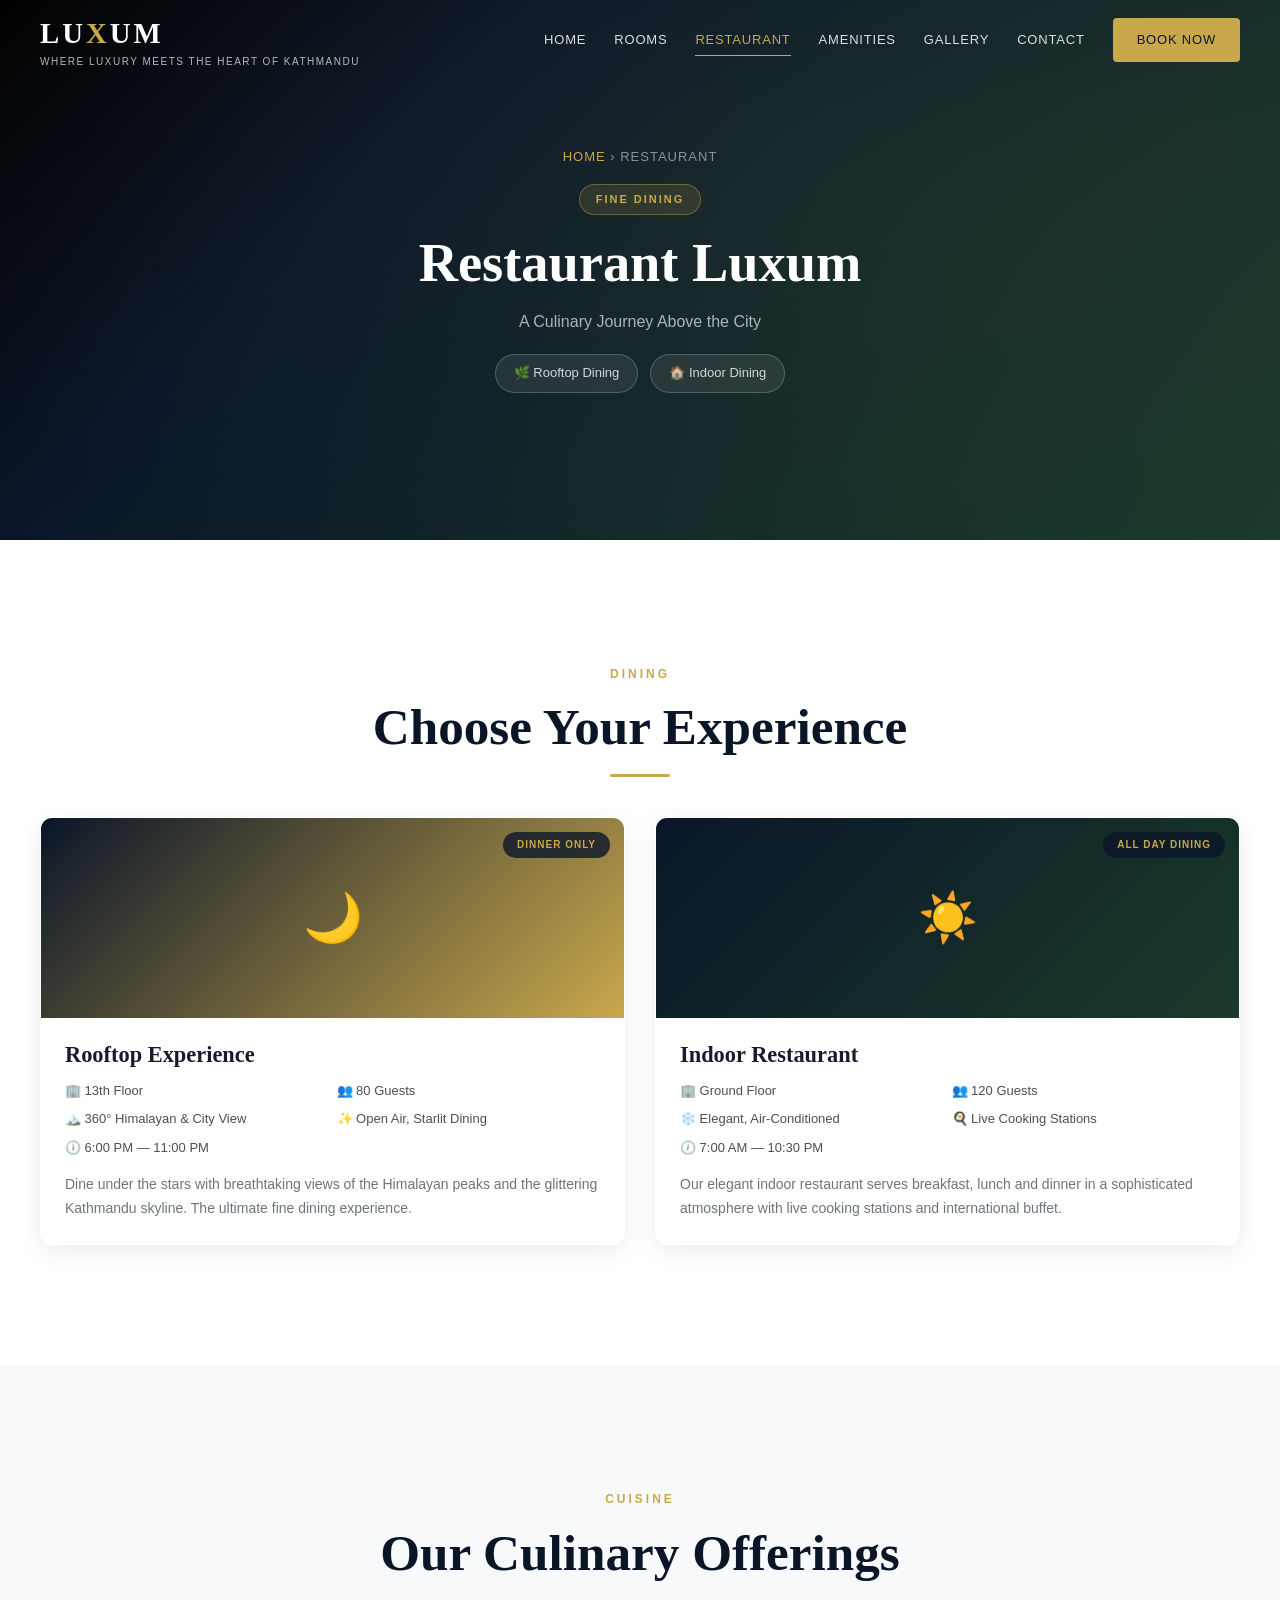
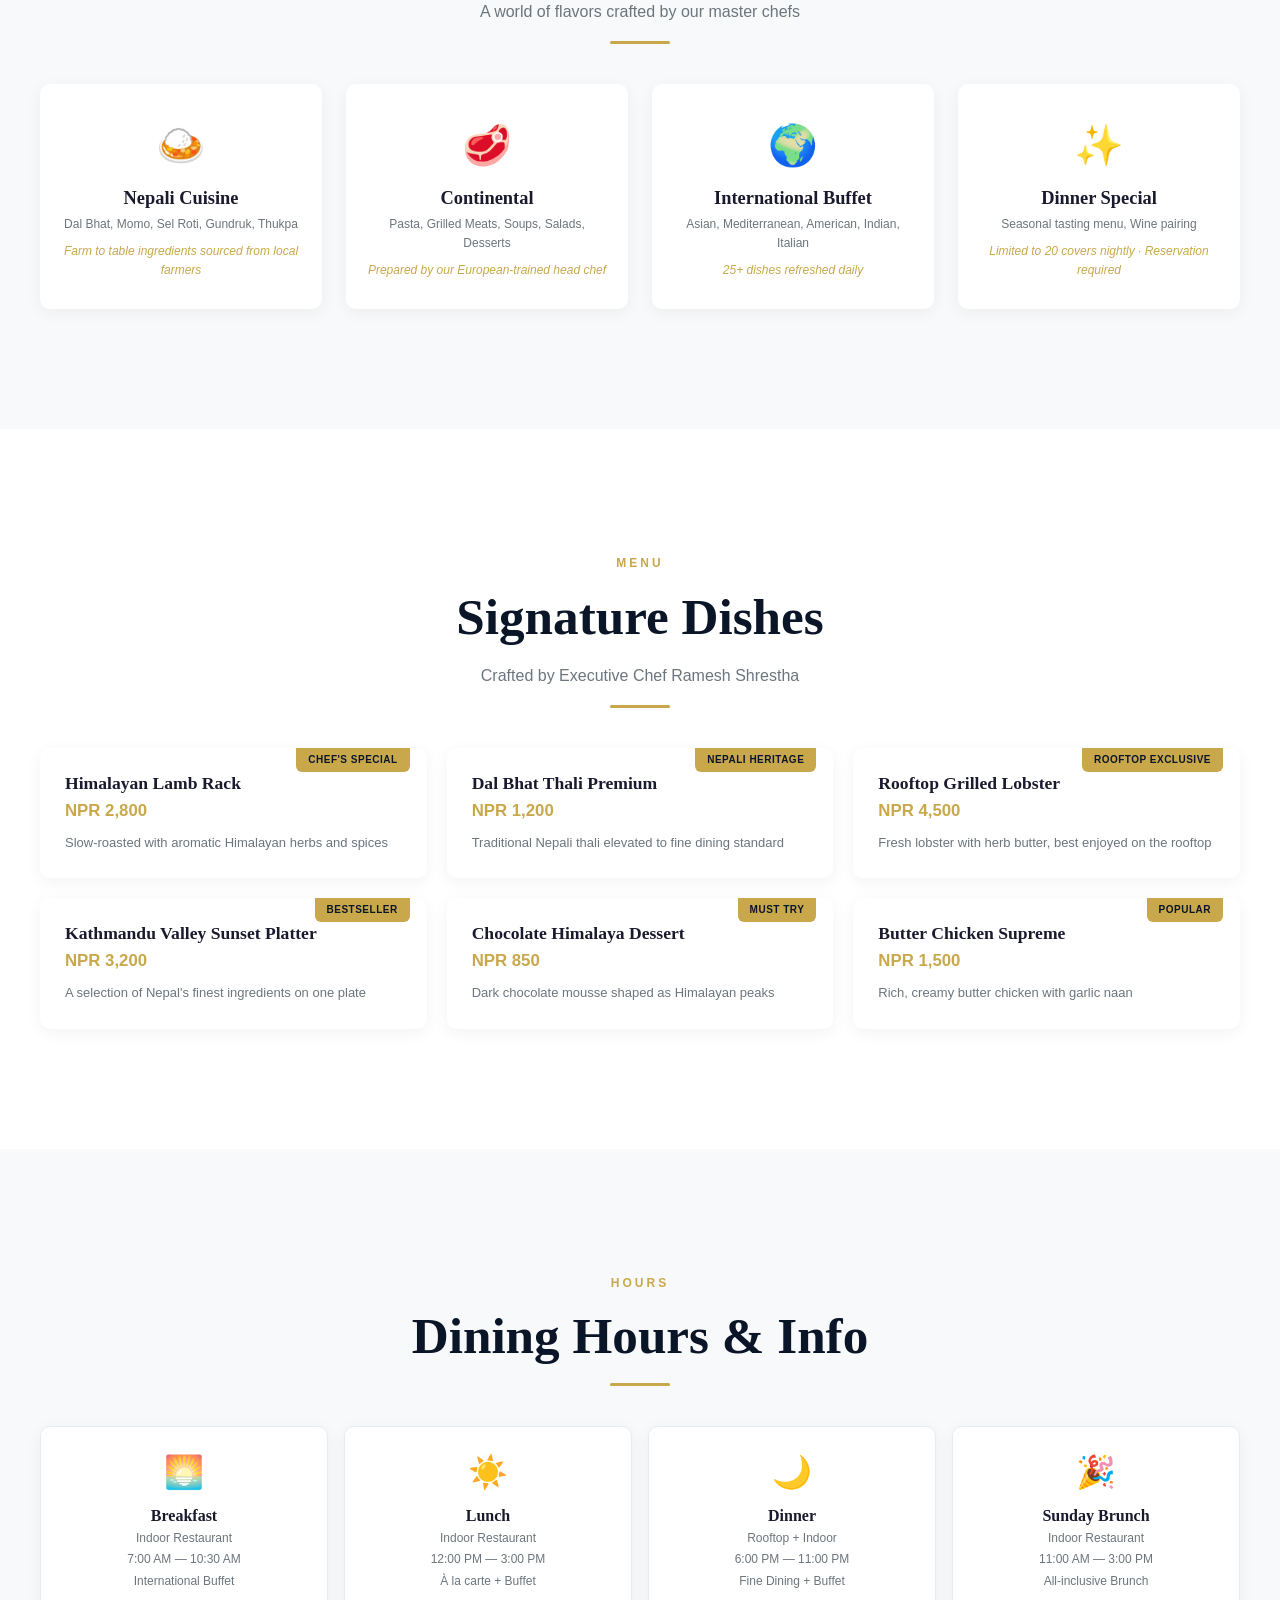
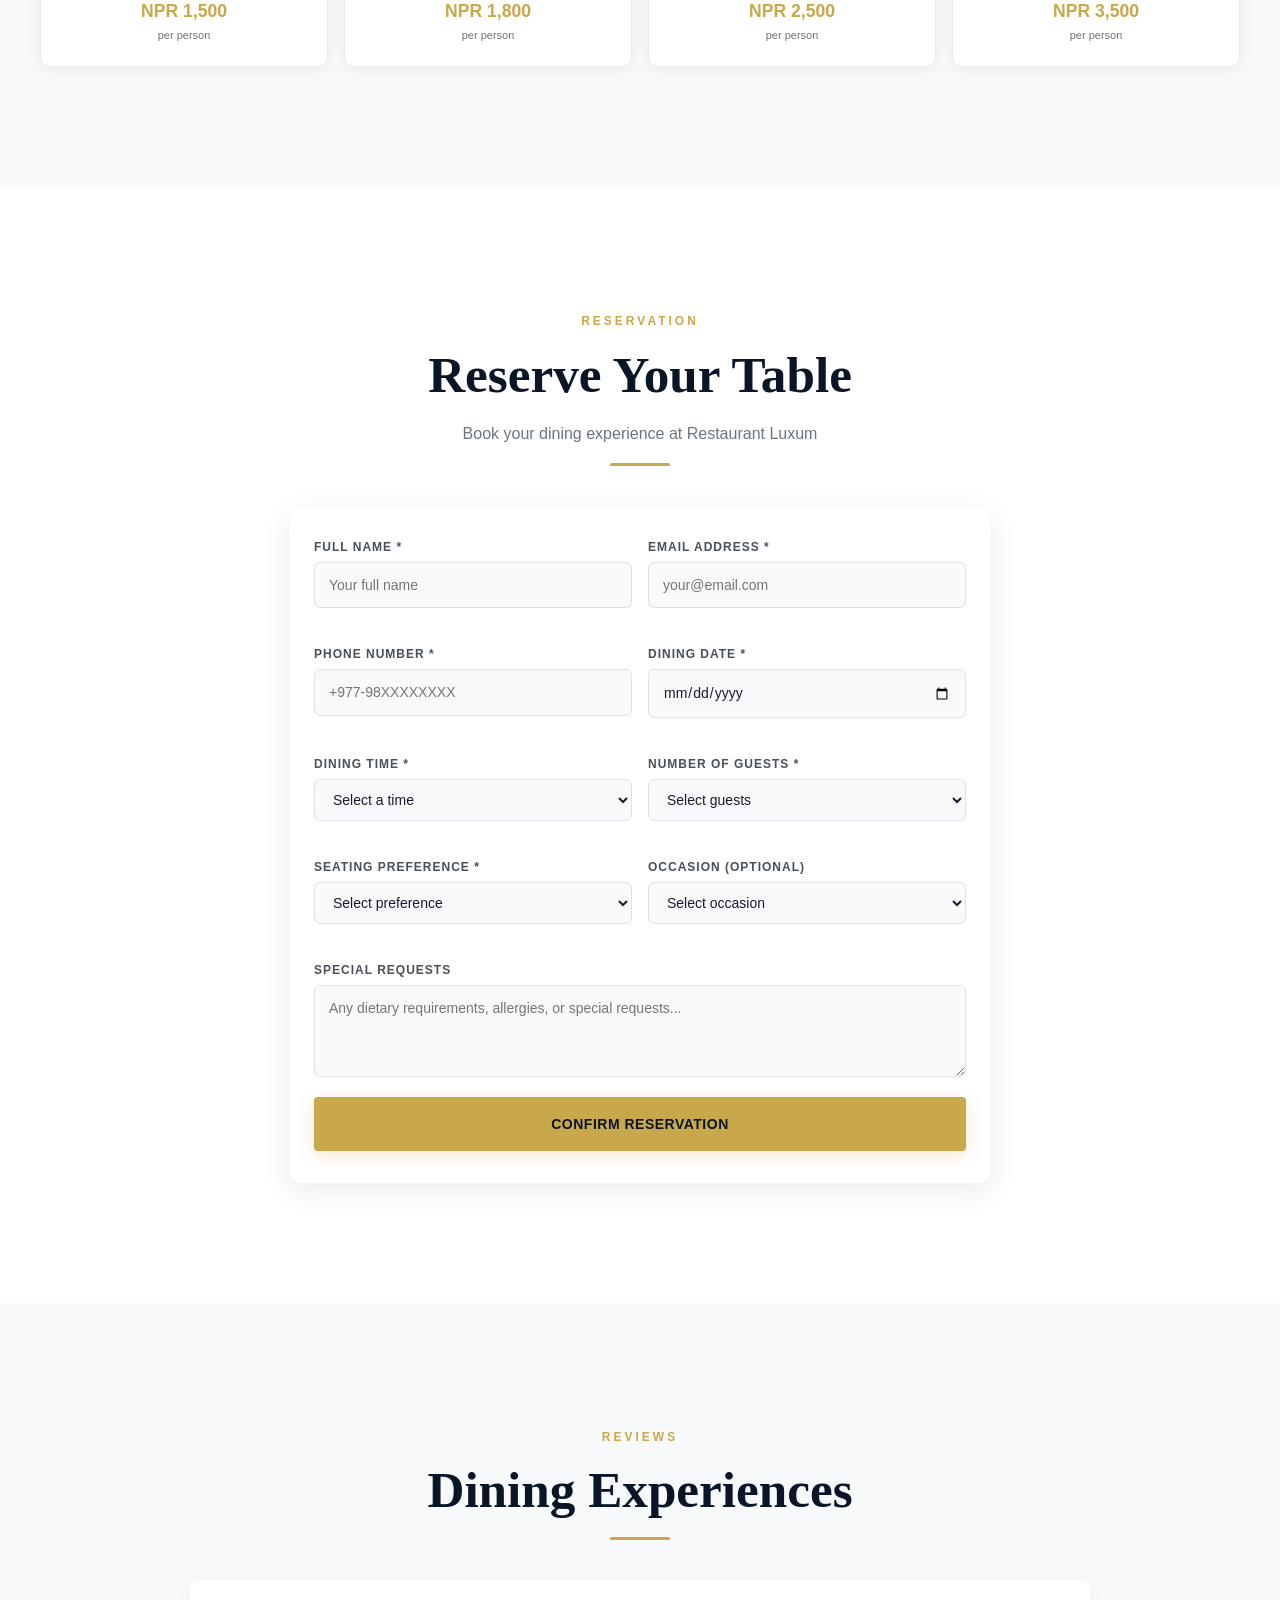
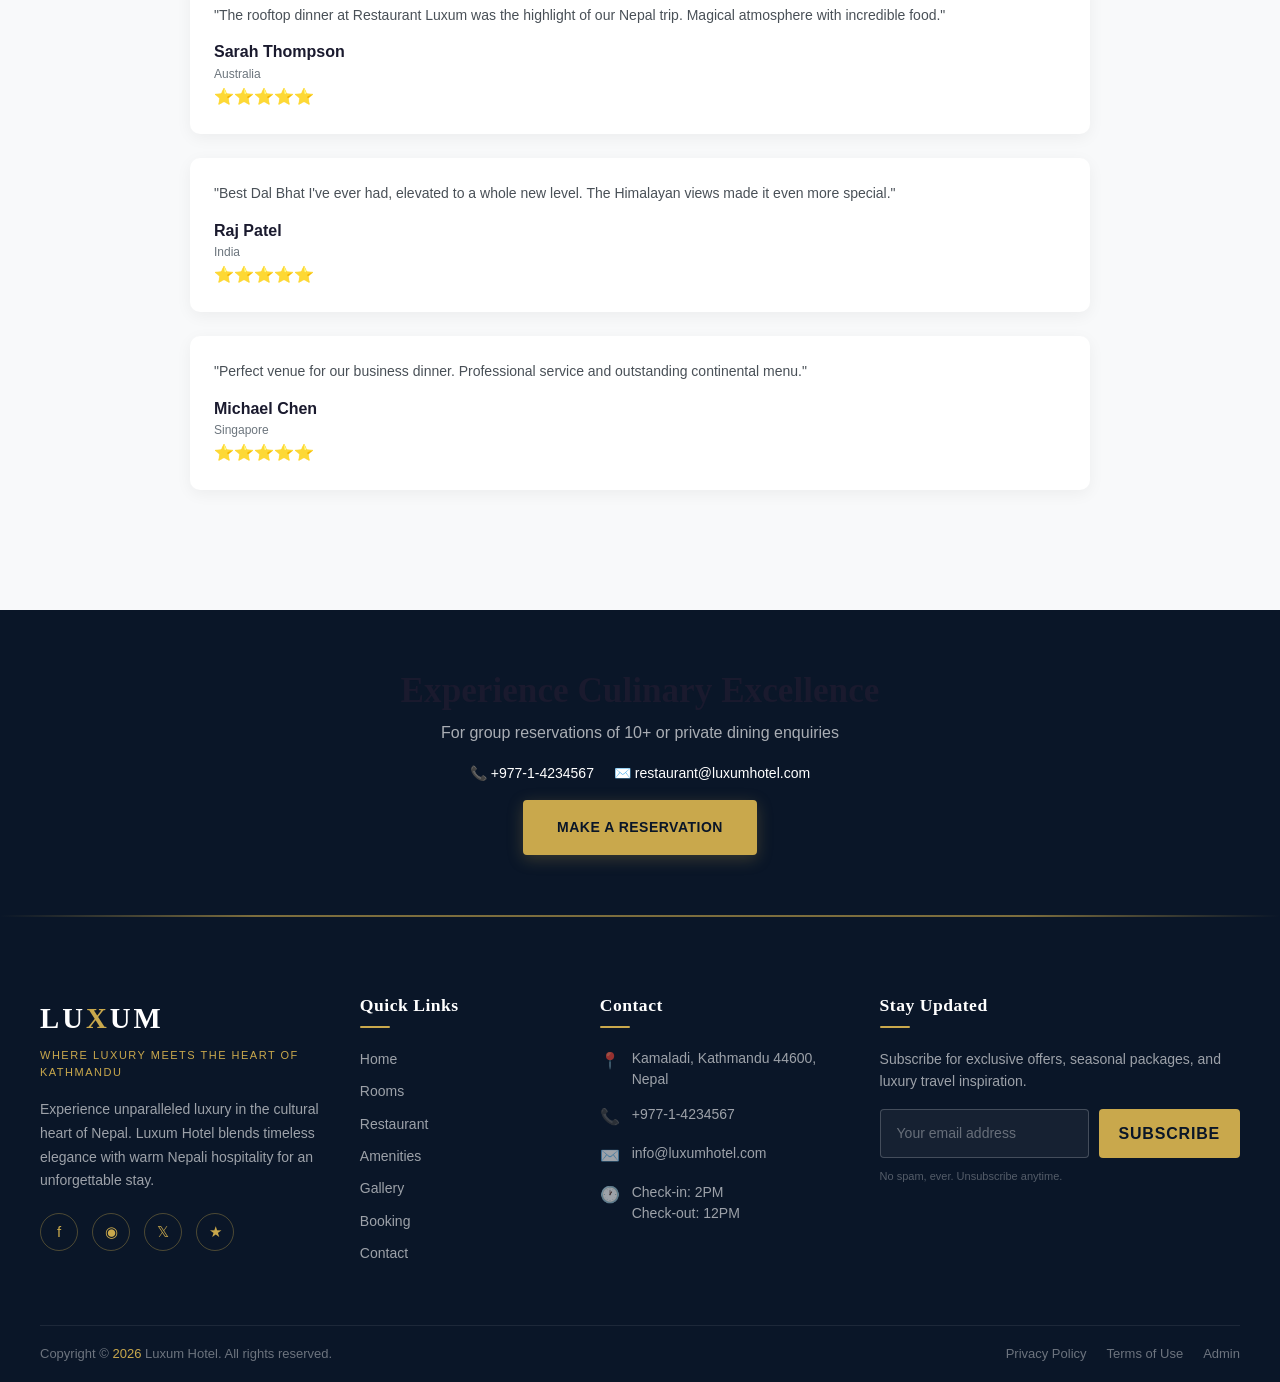
==== restaurant.html @ c3966f75 "Add files via upload" ====
<!DOCTYPE html>
<html lang="en">
<head>
    <meta charset="UTF-8">
    <meta name="viewport" content="width=device-width, initial-scale=1.0">
    <title>Restaurant Luxum — Fine Dining | Luxum Hotel</title>
    <link rel="stylesheet" href="css/style.css">

    <!-- ========== NAVBAR CSS ========== -->
    <style>
        :root {
            --nav-height: 80px;
            --nav-height-scrolled: 68px;
        }

        .luxum-navbar {
            position: fixed;
            top: 0;
            left: 0;
            width: 100%;
            z-index: 1000;
            height: var(--nav-height);
            transition: all 0.4s cubic-bezier(0.4, 0, 0.2, 1);
            background: transparent;
            padding: 0;
        }

        .luxum-navbar.scrolled {
            height: var(--nav-height-scrolled);
            background: rgba(10, 22, 40, 0.85);
            backdrop-filter: blur(16px);
            -webkit-backdrop-filter: blur(16px);
            box-shadow: 0 4px 30px rgba(0, 0, 0, 0.25);
            border-bottom: 1px solid rgba(201, 168, 76, 0.15);
        }

        .luxum-navbar.hidden { transform: translateY(-100%); }

        .nav-inner {
            display: flex;
            align-items: center;
            justify-content: space-between;
            height: 100%;
            max-width: 1200px;
            margin: 0 auto;
            padding: 0 20px;
        }

        @media (min-width: 768px) { .nav-inner { padding: 0 30px; } }
        @media (min-width: 1024px) { .nav-inner { padding: 0 40px; } }
        @media (min-width: 1200px) { .nav-inner { padding: 0; } }

        .nav-logo-wrap { position: relative; z-index: 1001; }
        .nav-logo {
            font-family: 'Playfair Display', Georgia, 'Times New Roman', serif;
            font-size: 1.8rem;
            font-weight: 700;
            letter-spacing: 3px;
            color: #ffffff;
            text-decoration: none;
            transition: color 0.3s ease;
        }
        .nav-logo .gold-x { color: #c9a84c; }
        .nav-tagline {
            font-family: 'Inter', sans-serif;
            font-size: 10px;
            font-weight: 400;
            letter-spacing: 1.5px;
            text-transform: uppercase;
            color: rgba(255, 255, 255, 0.7);
            margin-top: -2px;
            white-space: nowrap;
            transition: opacity 0.3s ease;
        }
        .scrolled .nav-tagline { opacity: 0.8; }
        @media (max-width: 767px) { .nav-tagline { display: none; } .nav-logo { font-size: 1.5rem; letter-spacing: 2px; } }

        .nav-links { display: flex; align-items: center; gap: 28px; }
        .nav-links a {
            font-family: 'Inter', sans-serif;
            font-size: 13px;
            font-weight: 500;
            letter-spacing: 0.8px;
            text-transform: uppercase;
            color: rgba(255, 255, 255, 0.85);
            text-decoration: none;
            position: relative;
            padding: 4px 0;
            transition: color 0.3s ease;
            white-space: nowrap;
        }
        .nav-links a::after {
            content: '';
            position: absolute;
            bottom: -2px;
            left: 0;
            width: 0;
            height: 1.5px;
            background-color: #c9a84c;
            transition: width 0.35s cubic-bezier(0.4, 0, 0.2, 1);
        }
        .nav-links a:hover, .nav-links a.active { color: #c9a84c; }
        .nav-links a:hover::after, .nav-links a.active::after { width: 100%; }

        .nav-cta {
            font-family: 'Inter', sans-serif;
            font-size: 12px;
            font-weight: 600;
            letter-spacing: 1px;
            text-transform: uppercase;
            color: #0a1628 !important;
            background-color: #c9a84c;
            padding: 10px 22px !important;
            border-radius: 4px;
            transition: all 0.35s cubic-bezier(0.4, 0, 0.2, 1) !important;
            border: 2px solid #c9a84c;
        }
        .nav-cta::after { display: none !important; }
        .nav-cta:hover { background-color: #d4b65f !important; color: #0a1628 !important; box-shadow: 0 6px 20px rgba(201, 168, 76, 0.3); transform: translateY(-1px); }

        @media (max-width: 1023px) { .nav-links { display: none; } }

        .nav-hamburger {
            display: flex;
            flex-direction: column;
            justify-content: center;
            align-items: center;
            width: 40px;
            height: 40px;
            cursor: pointer;
            z-index: 1001;
            background: none;
            border: none;
            padding: 4px;
            gap: 6px;
            transition: gap 0.3s ease;
        }
        .nav-hamburger span {
            display: block;
            width: 26px;
            height: 2px;
            background-color: #ffffff;
            border-radius: 2px;
            transition: all 0.4s cubic-bezier(0.4, 0, 0.2, 1);
            transform-origin: center;
        }
        .nav-hamburger.active span:nth-child(1) { transform: rotate(45deg) translate(5px, 5px); }
        .nav-hamburger.active span:nth-child(2) { opacity: 0; transform: scaleX(0); }
        .nav-hamburger.active span:nth-child(3) { transform: rotate(-45deg) translate(5px, -5px); }
        @media (min-width: 1024px) { .nav-hamburger { display: none; } }

        .mobile-menu-overlay {
            position: fixed;
            top: 0;
            left: 0;
            width: 100%;
            height: 100vh;
            background: rgba(10, 22, 40, 0.97);
            backdrop-filter: blur(20px);
            -webkit-backdrop-filter: blur(20px);
            z-index: 999;
            display: flex;
            align-items: center;
            justify-content: center;
            opacity: 0;
            visibility: hidden;
            transition: all 0.45s cubic-bezier(0.4, 0, 0.2, 1);
            pointer-events: none;
        }
        .mobile-menu-overlay.open { opacity: 1; visibility: visible; pointer-events: all; }
        .mobile-menu-links { display: flex; flex-direction: column; align-items: center; gap: 28px; text-align: center; }
        .mobile-menu-links a {
            font-family: 'Playfair Display', Georgia, serif;
            font-size: 2rem;
            font-weight: 600;
            color: #ffffff;
            text-decoration: none;
            letter-spacing: 1px;
            transition: all 0.35s ease;
            opacity: 0;
            transform: translateY(20px);
        }
        .mobile-menu-overlay.open .mobile-menu-links a { opacity: 1; transform: translateY(0); }
        .mobile-menu-overlay.open .mobile-menu-links a:nth-child(1) { transition-delay: 0.08s; }
        .mobile-menu-overlay.open .mobile-menu-links a:nth-child(2) { transition-delay: 0.14s; }
        .mobile-menu-overlay.open .mobile-menu-links a:nth-child(3) { transition-delay: 0.20s; }
        .mobile-menu-overlay.open .mobile-menu-links a:nth-child(4) { transition-delay: 0.26s; }
        .mobile-menu-overlay.open .mobile-menu-links a:nth-child(5) { transition-delay: 0.32s; }
        .mobile-menu-overlay.open .mobile-menu-links a:nth-child(6) { transition-delay: 0.38s; }
        .mobile-menu-overlay.open .mobile-menu-links a:nth-child(7) { transition-delay: 0.44s; }
        .mobile-menu-links a:hover { color: #c9a84c; }
        .mobile-menu-cta {
            margin-top: 8px;
            font-family: 'Inter', sans-serif !important;
            font-size: 1rem !important;
            font-weight: 600 !important;
            text-transform: uppercase;
            letter-spacing: 2px !important;
            color: #0a1628 !important;
            background-color: #c9a84c;
            padding: 14px 36px !important;
            border-radius: 4px;
        }
        .mobile-menu-cta:hover { background-color: #d4b65f !important; color: #0a1628 !important; }
        @media (min-width: 1024px) { .mobile-menu-overlay { display: none; } }
    </style>

    <!-- ========== FOOTER CSS ========== -->
    <style>
        .luxum-footer { background-color: #0a1628; color: rgba(255,255,255,0.8); font-family: 'Inter', sans-serif; position: relative; overflow: hidden; }
        .luxum-footer::before { content: ''; position: absolute; top: 0; left: 0; width: 100%; height: 2px; background: linear-gradient(90deg, transparent 0%, #c9a84c 20%, #c9a84c 80%, transparent 100%); opacity: 0.6; }
        .footer-grid { display: grid; grid-template-columns: 1fr; gap: 40px; max-width: 1200px; margin: 0 auto; padding: 60px 20px 40px; }
        @media (min-width: 768px) { .footer-grid { grid-template-columns: 1fr 1fr; padding: 70px 30px 50px; } }
        @media (min-width: 1024px) { .footer-grid { grid-template-columns: 1.4fr 1fr 1.2fr 1.3fr; padding: 80px 40px 60px; } }
        @media (min-width: 1200px) { .footer-grid { padding: 80px 0 60px; } }
        .footer-brand .footer-logo { font-family: 'Playfair Display', Georgia, serif; font-size: 1.8rem; font-weight: 700; letter-spacing: 3px; color: #ffffff; margin-bottom: 6px; display: inline-block; }
        .footer-brand .footer-logo .gold-x { color: #c9a84c; }
        .footer-brand .footer-tagline { font-size: 11px; font-weight: 400; letter-spacing: 1.5px; text-transform: uppercase; color: #c9a84c; margin-bottom: 16px; }
        .footer-brand .footer-desc { font-size: 14px; line-height: 1.7; color: rgba(255,255,255,0.6); margin-bottom: 20px; max-width: 280px; }
        .footer-socials { display: flex; gap: 14px; }
        .footer-socials a { display: flex; align-items: center; justify-content: center; width: 38px; height: 38px; border-radius: 50%; border: 1px solid rgba(201,168,76,0.35); color: #c9a84c; transition: all 0.35s ease; font-size: 15px; text-decoration: none; }
        .footer-socials a:hover { background-color: #c9a84c; color: #0a1628; border-color: #c9a84c; transform: translateY(-3px); box-shadow: 0 6px 18px rgba(201,168,76,0.25); }
        .footer-heading { font-family: 'Playfair Display', Georgia, serif; font-size: 1.1rem; font-weight: 600; color: #ffffff; margin-bottom: 20px; letter-spacing: 0.5px; position: relative; padding-bottom: 12px; }
        .footer-heading::after { content: ''; position: absolute; bottom: 0; left: 0; width: 30px; height: 2px; background-color: #c9a84c; border-radius: 1px; }
        .footer-links { display: flex; flex-direction: column; gap: 10px; }
        .footer-links a { font-size: 14px; color: rgba(255,255,255,0.6); text-decoration: none; transition: all 0.3s ease; padding-left: 0; position: relative; }
        .footer-links a::before { content: '›'; position: absolute; left: -14px; opacity: 0; color: #c9a84c; transition: all 0.3s ease; }
        .footer-links a:hover { color: #c9a84c; padding-left: 10px; }
        .footer-links a:hover::before { opacity: 1; left: -8px; }
        .footer-contact-item { display: flex; gap: 12px; margin-bottom: 14px; font-size: 14px; color: rgba(255,255,255,0.6); line-height: 1.5; align-items: flex-start; }
        .footer-contact-item .contact-icon { flex-shrink: 0; font-size: 16px; margin-top: 1px; }
        .footer-contact-item a { color: rgba(255,255,255,0.6); text-decoration: none; transition: color 0.3s ease; }
        .footer-contact-item a:hover { color: #c9a84c; }
        .newsletter-text { font-size: 14px; color: rgba(255,255,255,0.6); margin-bottom: 16px; line-height: 1.6; }
        .newsletter-form { display: flex; flex-direction: column; gap: 10px; }
        @media (min-width: 400px) { .newsletter-form { flex-direction: row; } }
        .newsletter-form input { flex: 1; padding: 12px 16px; border-radius: 4px; border: 1px solid rgba(255,255,255,0.2); background: rgba(255,255,255,0.05); color: #fff; font-size: 14px; outline: none; transition: all 0.3s ease; min-width: 0; }
        .newsletter-form input::placeholder { color: rgba(255,255,255,0.35); }
        .newsletter-form input:focus { border-color: #c9a84c; background: rgba(255,255,255,0.08); box-shadow: 0 0 0 3px rgba(201,168,76,0.08); }
        .newsletter-form button { padding: 12px 20px; background-color: #c9a84c; color: #0a1628; border: none; border-radius: 4px; font-weight: 600; letter-spacing: 0.8px; text-transform: uppercase; cursor: pointer; transition: all 0.35s ease; white-space: nowrap; }
        .newsletter-form button:hover { background-color: #d4b65f; box-shadow: 0 4px 16px rgba(201,168,76,0.3); }
        .newsletter-spam-note { font-size: 11px; color: rgba(255,255,255,0.3); margin-top: 10px; }
        .footer-bottom { border-top: 1px solid rgba(255,255,255,0.08); padding: 18px 20px; max-width: 1200px; margin: 0 auto; display: flex; flex-direction: column; align-items: center; gap: 8px; font-size: 13px; color: rgba(255,255,255,0.4); }
        @media (min-width: 768px) { .footer-bottom { flex-direction: row; justify-content: space-between; padding: 18px 30px; } }
        @media (min-width: 1024px) { .footer-bottom { padding: 18px 40px; } }
        @media (min-width: 1200px) { .footer-bottom { padding: 18px 0; } }
        .footer-bottom-links { display: flex; gap: 20px; }
        .footer-bottom-links a { color: rgba(255,255,255,0.4); text-decoration: none; transition: color 0.3s ease; }
        .footer-bottom-links a:hover { color: #c9a84c; }
        .footer-bottom .copyright span { color: #c9a84c; }
        @media (max-width: 767px) {
            .footer-grid { text-align: center; }
            .footer-brand .footer-desc { margin-left: auto; margin-right: auto; }
            .footer-socials { justify-content: center; }
            .footer-heading::after { left: 50%; transform: translateX(-50%); }
            .footer-links a { padding-left: 0; }
            .footer-links a::before { display: none; }
            .footer-links a:hover { padding-left: 0; }
            .footer-contact-item { justify-content: center; }
            .footer-bottom { text-align: center; }
        }
    </style>

    <!-- ========== PAGE SPECIFIC STYLES ========== -->
    <style>
        /* Hero */
        .restaurant-hero {
            height: 60vh;
            min-height: 400px;
            background: linear-gradient(135deg, #000000 0%, #0a1628 30%, #1a3a2a 100%);
            display: flex;
            align-items: center;
            justify-content: center;
            text-align: center;
            position: relative;
            overflow: hidden;
        }
        .restaurant-hero::before {
            content: '';
            position: absolute;
            top: -30%; left: -30%; width: 160%; height: 160%;
            background: radial-gradient(ellipse at 60% 40%, rgba(201,168,76,0.06) 0%, transparent 60%);
            animation: subtleGlow 10s ease-in-out infinite alternate;
        }
        @keyframes subtleGlow {
            0% { transform: scale(1) rotate(0deg); }
            100% { transform: scale(1.08) rotate(2deg); }
        }
        .restaurant-hero-content { position: relative; z-index: 1; max-width: 750px; padding: 0 20px; animation: slideUpHero 0.8s ease forwards; }
        @keyframes slideUpHero {
            from { opacity: 0; transform: translateY(40px); }
            to { opacity: 1; transform: translateY(0); }
        }
        .breadcrumb { font-size: 13px; color: rgba(255,255,255,0.5); letter-spacing: 1px; text-transform: uppercase; margin-bottom: 16px; }
        .breadcrumb a { color: #c9a84c; text-decoration: none; }
        .hero-label { display: inline-block; background: rgba(201,168,76,0.15); border: 1px solid rgba(201,168,76,0.4); color: #c9a84c; padding: 6px 16px; border-radius: 50px; font-size: 11px; font-weight: 600; letter-spacing: 2px; text-transform: uppercase; margin-bottom: 16px; }
        .restaurant-hero-content h1 { font-family: 'Playfair Display', Georgia, serif; font-size: 2.5rem; color: #fff; margin-bottom: 12px; }
        .restaurant-hero-content p { color: rgba(255,255,255,0.65); font-size: 1rem; line-height: 1.6; margin-bottom: 20px; }
        .hero-badges { display: flex; gap: 12px; flex-wrap: wrap; justify-content: center; }
        .hero-badge { background: rgba(255,255,255,0.08); border: 1px solid rgba(255,255,255,0.2); padding: 8px 18px; border-radius: 50px; font-size: 13px; color: rgba(255,255,255,0.8); }
        @media (min-width: 768px) { .restaurant-hero-content h1 { font-size: 3.4rem; } }

        /* Section reveals */
        .reveal {
            opacity: 0;
            transform: translateY(30px);
            transition: opacity 0.6s ease, transform 0.6s ease;
        }
        .reveal.visible { opacity: 1; transform: translateY(0); }

        /* Dining Experience Cards */
        .dining-grid {
            display: grid;
            grid-template-columns: 1fr;
            gap: 30px;
        }
        @media (min-width: 768px) { .dining-grid { grid-template-columns: 1fr 1fr; } }
        .dining-card {
            border-radius: 12px;
            overflow: hidden;
            box-shadow: 0 6px 24px rgba(0,0,0,0.08);
            transition: all 0.35s ease;
            border: 1px solid transparent;
            background: #fff;
        }
        .dining-card:hover { transform: translateY(-4px); box-shadow: 0 12px 32px rgba(0,0,0,0.12); border-color: #c9a84c; }
        .dining-card-image { width: 100%; height: 200px; position: relative; }
        .dining-card-tag { position: absolute; top: 14px; right: 14px; background: rgba(10,22,40,0.8); color: #c9a84c; padding: 5px 14px; border-radius: 50px; font-size: 10px; font-weight: 700; letter-spacing: 1px; text-transform: uppercase; }
        .dining-card-body { padding: 24px; }
        .dining-card-body h3 { font-family: 'Playfair Display', Georgia, serif; font-size: 1.4rem; margin-bottom: 12px; }
        .dining-details { display: grid; grid-template-columns: 1fr 1fr; gap: 8px; margin-bottom: 14px; font-size: 13px; color: #495057; }
        .dining-details span { display: flex; align-items: center; gap: 6px; }
        .dining-card-desc { font-size: 14px; color: #6c757d; line-height: 1.7; }

        /* Cuisine Cards */
        .cuisine-grid {
            display: grid;
            grid-template-columns: 1fr;
            gap: 24px;
        }
        @media (min-width: 600px) { .cuisine-grid { grid-template-columns: repeat(2, 1fr); } }
        @media (min-width: 1024px) { .cuisine-grid { grid-template-columns: repeat(4, 1fr); } }
        .cuisine-card {
            background: #fff;
            border-radius: 10px;
            padding: 28px 20px;
            text-align: center;
            box-shadow: 0 4px 16px rgba(0,0,0,0.05);
            transition: all 0.35s ease;
            border: 1px solid transparent;
        }
        .cuisine-card:hover { border-color: #c9a84c; transform: translateY(-4px); box-shadow: 0 10px 28px rgba(0,0,0,0.1); }
        .cuisine-icon { font-size: 2.5rem; margin-bottom: 10px; }
        .cuisine-card h3 { font-family: 'Playfair Display', Georgia, serif; font-size: 1.15rem; margin-bottom: 6px; }
        .cuisine-card .cuisine-dishes { font-size: 12px; color: #6c757d; margin-bottom: 8px; }
        .cuisine-card .cuisine-note { font-size: 12px; color: #c9a84c; font-style: italic; }
        /* Signature Dishes Grid */
        .dishes-grid {
            display: grid;
            grid-template-columns: 1fr;
            gap: 20px;
        }
        @media (min-width: 600px) { .dishes-grid { grid-template-columns: repeat(2, 1fr); } }
        @media (min-width: 1024px) { .dishes-grid { grid-template-columns: repeat(3, 1fr); } }
        .dish-card {
            background: #fff;
            border-radius: 10px;
            padding: 24px;
            box-shadow: 0 4px 16px rgba(0,0,0,0.05);
            position: relative;
            border: 1px solid transparent;
            transition: all 0.35s ease;
        }
        .dish-card:hover { border-color: #c9a84c; transform: translateY(-3px); box-shadow: 0 8px 24px rgba(0,0,0,0.1); }
        .dish-tag { position: absolute; top: -1px; right: 16px; background: #c9a84c; color: #0a1628; padding: 4px 12px; border-radius: 0 0 6px 6px; font-size: 10px; font-weight: 700; letter-spacing: 0.5px; }
        .dish-card h4 { font-family: 'Playfair Display', Georgia, serif; font-size: 1.1rem; margin-bottom: 4px; }
        .dish-price { font-weight: 700; color: #c9a84c; font-size: 1.05rem; margin-bottom: 8px; }
        .dish-desc { font-size: 13px; color: #6c757d; line-height: 1.6; }

        /* Hours Grid */
        .hours-grid {
            display: grid;
            grid-template-columns: 1fr 1fr;
            gap: 16px;
        }
        @media (min-width: 768px) { .hours-grid { grid-template-columns: repeat(4, 1fr); } }
        .hours-card {
            background: #fff;
            border-radius: 10px;
            padding: 20px;
            text-align: center;
            box-shadow: 0 4px 16px rgba(0,0,0,0.05);
            border: 1px solid #e9ecef;
        }
        .hours-card .hours-icon { font-size: 2rem; margin-bottom: 8px; }
        .hours-card h4 { font-family: 'Playfair Display', Georgia, serif; font-size: 1rem; margin-bottom: 4px; }
        .hours-card p { font-size: 12px; color: #6c757d; margin: 2px 0; }
        .hours-card .hours-price { font-weight: 700; color: #c9a84c; font-size: 1.1rem; margin-top: 6px; }

        /* Reservation Form */
        .reservation-form {
            max-width: 700px;
            margin: 0 auto;
            background: #fff;
            padding: 32px 24px;
            border-radius: 12px;
            box-shadow: 0 8px 30px rgba(0,0,0,0.08);
        }
        .form-row {
            display: grid;
            grid-template-columns: 1fr;
            gap: 16px;
            margin-bottom: 16px;
        }
        @media (min-width: 600px) { .form-row { grid-template-columns: 1fr 1fr; } }
        .form-group { display: flex; flex-direction: column; gap: 5px; }
        .form-group label { font-size: 12px; font-weight: 600; text-transform: uppercase; letter-spacing: 1px; color: #495057; }
        .form-group input, .form-group select, .form-group textarea {
            padding: 11px 14px;
            border: 1px solid #dee2e6;
            border-radius: 6px;
            font-size: 14px;
            font-family: 'Inter', sans-serif;
            transition: all 0.3s ease;
            background: #f8f9fa;
            color: #1a1a2e;
            width: 100%;
        }
        .form-group input:focus, .form-group select:focus, .form-group textarea:focus {
            outline: none;
            border-color: #c9a84c;
            box-shadow: 0 0 0 3px rgba(201,168,76,0.08);
            background: #fff;
        }
        .form-group .error-msg { font-size: 11px; color: #dc3545; min-height: 16px; }

        /* Success Modal */
        .success-overlay {
            position: fixed;
            top: 0; left: 0; width: 100%; height: 100%;
            background: rgba(10,22,40,0.85);
            backdrop-filter: blur(10px);
            z-index: 3000;
            display: flex;
            align-items: center;
            justify-content: center;
            opacity: 0;
            visibility: hidden;
            transition: all 0.4s ease;
        }
        .success-overlay.open { opacity: 1; visibility: visible; }
        .success-modal {
            background: #fff;
            border-radius: 16px;
            padding: 40px 30px;
            text-align: center;
            max-width: 440px;
            width: 90%;
            box-shadow: 0 20px 50px rgba(0,0,0,0.3);
            transform: translateY(20px);
            transition: transform 0.4s ease;
        }
        .success-overlay.open .success-modal { transform: translateY(0); }
        .success-checkmark {
            width: 70px; height: 70px;
            background: #1a3a2a;
            border-radius: 50%;
            display: flex;
            align-items: center;
            justify-content: center;
            margin: 0 auto 20px;
            font-size: 2rem;
            color: #c9a84c;
        }
        .success-modal h3 { font-family: 'Playfair Display', Georgia, serif; font-size: 1.5rem; margin-bottom: 8px; }
        .success-modal p { color: #6c757d; font-size: 14px; margin-bottom: 20px; }

        /* CTA Section */
        .restaurant-cta {
            background: #0a1628;
            color: #fff;
            text-align: center;
            padding: 60px 20px;
        }
        .restaurant-cta h2 { font-family: 'Playfair Display', Georgia, serif; font-size: 1.8rem; margin-bottom: 8px; }
        .restaurant-cta p { color: rgba(255,255,255,0.65); margin-bottom: 16px; }
        .restaurant-cta .cta-contact { display: flex; flex-wrap: wrap; justify-content: center; gap: 20px; margin-bottom: 16px; font-size: 14px; }
        @media (min-width: 768px) { .restaurant-cta h2 { font-size: 2.2rem; } }

        body.no-scroll { overflow: hidden; }
    </style>
</head>
<body>

    <!-- ========== NAVBAR ========== -->
    <nav class="luxum-navbar scrolled" id="luxumNavbar">
        <div class="nav-inner">
            <div class="nav-logo-wrap">
                <a href="index.html" class="nav-logo">LU<span class="gold-x">X</span>UM</a>
                <p class="nav-tagline">Where Luxury Meets the Heart of Kathmandu</p>
            </div>
            <div class="nav-links">
                <a href="index.html">Home</a>
                <a href="rooms.html">Rooms</a>
                <a href="restaurant.html" class="active">Restaurant</a>
                <a href="amenities.html">Amenities</a>
                <a href="#gallery">Gallery</a>
                <a href="#contact">Contact</a>
                <a href="booking.html" class="nav-cta">Book Now</a>
            </div>
            <button class="nav-hamburger" id="navHamburger" aria-label="Toggle menu">
                <span></span><span></span><span></span>
            </button>
        </div>
    </nav>
    <div class="mobile-menu-overlay" id="mobileMenuOverlay">
        <div class="mobile-menu-links">
            <a href="index.html">Home</a>
            <a href="rooms.html">Rooms</a>
            <a href="restaurant.html">Restaurant</a>
            <a href="amenities.html">Amenities</a>
            <a href="#gallery">Gallery</a>
            <a href="#contact">Contact</a>
            <a href="booking.html" class="mobile-menu-cta">Book Now</a>
        </div>
    </div>
   <!-- ========== HERO ========== -->
    <section class="restaurant-hero">
        <div class="restaurant-hero-content">
            <div class="breadcrumb"><a href="index.html">Home</a> › Restaurant</div>
            <div class="hero-label">Fine Dining</div>
            <h1>Restaurant Luxum</h1>
            <p>A Culinary Journey Above the City</p>
            <div class="hero-badges">
                <span class="hero-badge">🌿 Rooftop Dining</span>
                <span class="hero-badge">🏠 Indoor Dining</span>
            </div>
        </div>
    </section>

    <!-- ========== DINING EXPERIENCE ========== -->
    <section class="section-padding reveal">
        <div class="container">
            <div style="text-align:center; margin-bottom:40px;">
                <span class="section-subtitle">Dining</span>
                <h2 class="section-title">Choose Your Experience</h2>
                <hr class="divider-gold" style="margin:16px auto 0;">
            </div>
            <div class="dining-grid">
                <!-- Rooftop -->
                <div class="dining-card">
                    <div class="dining-card-image" style="background:linear-gradient(135deg, #0a1628 0%, #c9a84c 100%); position:relative;">
                        <span style="position:absolute;top:50%;left:50%;transform:translate(-50%,-50%);font-size:3rem;">🌙</span>
                        <span class="dining-card-tag">Dinner Only</span>
                    </div>
                    <div class="dining-card-body">
                        <h3>Rooftop Experience</h3>
                        <div class="dining-details">
                            <span>🏢 13th Floor</span>
                            <span>👥 80 Guests</span>
                            <span>🏔️ 360° Himalayan & City View</span>
                            <span>✨ Open Air, Starlit Dining</span>
                            <span>🕕 6:00 PM — 11:00 PM</span>
                        </div>
                        <p class="dining-card-desc">Dine under the stars with breathtaking views of the Himalayan peaks and the glittering Kathmandu skyline. The ultimate fine dining experience.</p>
                    </div>
                </div>
                <!-- Indoor -->
                <div class="dining-card">
                    <div class="dining-card-image" style="background:linear-gradient(135deg, #0a1628 0%, #1a3a2a 100%); position:relative;">
                        <span style="position:absolute;top:50%;left:50%;transform:translate(-50%,-50%);font-size:3rem;">☀️</span>
                        <span class="dining-card-tag">All Day Dining</span>
                    </div>
                    <div class="dining-card-body">
                        <h3>Indoor Restaurant</h3>
                        <div class="dining-details">
                            <span>🏢 Ground Floor</span>
                            <span>👥 120 Guests</span>
                            <span>❄️ Elegant, Air-Conditioned</span>
                            <span>🍳 Live Cooking Stations</span>
                            <span>🕖 7:00 AM — 10:30 PM</span>
                        </div>
                        <p class="dining-card-desc">Our elegant indoor restaurant serves breakfast, lunch and dinner in a sophisticated atmosphere with live cooking stations and international buffet.</p>
                    </div>
                </div>
            </div>
        </div>
    </section>

    <!-- ========== CUISINE SECTION ========== -->
    <section class="section-padding bg-light reveal">
        <div class="container">
            <div style="text-align:center; margin-bottom:40px;">
                <span class="section-subtitle">Cuisine</span>
                <h2 class="section-title">Our Culinary Offerings</h2>
                <p style="color:#6c757d;">A world of flavors crafted by our master chefs</p>
                <hr class="divider-gold" style="margin:16px auto 0;">
            </div>
            <div class="cuisine-grid">
                <div class="cuisine-card">
                    <div class="cuisine-icon">🍛</div>
                    <h3>Nepali Cuisine</h3>
                    <p class="cuisine-dishes">Dal Bhat, Momo, Sel Roti, Gundruk, Thukpa</p>
                    <p class="cuisine-note">Farm to table ingredients sourced from local farmers</p>
                </div>
                <div class="cuisine-card">
                    <div class="cuisine-icon">🥩</div>
                    <h3>Continental</h3>
                    <p class="cuisine-dishes">Pasta, Grilled Meats, Soups, Salads, Desserts</p>
                    <p class="cuisine-note">Prepared by our European-trained head chef</p>
                </div>
                <div class="cuisine-card">
                    <div class="cuisine-icon">🌍</div>
                    <h3>International Buffet</h3>
                    <p class="cuisine-dishes">Asian, Mediterranean, American, Indian, Italian</p>
                    <p class="cuisine-note">25+ dishes refreshed daily</p>
                </div>
                <div class="cuisine-card">
                    <div class="cuisine-icon">✨</div>
                    <h3>Dinner Special</h3>
                    <p class="cuisine-dishes">Seasonal tasting menu, Wine pairing</p>
                    <p class="cuisine-note">Limited to 20 covers nightly · Reservation required</p>
                </div>
            </div>
        </div>
    </section>

    <!-- ========== SIGNATURE DISHES ========== -->
    <section class="section-padding reveal">
        <div class="container">
            <div style="text-align:center; margin-bottom:40px;">
                <span class="section-subtitle">Menu</span>
                <h2 class="section-title">Signature Dishes</h2>
                <p style="color:#6c757d;">Crafted by Executive Chef Ramesh Shrestha</p>
                <hr class="divider-gold" style="margin:16px auto 0;">
            </div>
            <div class="dishes-grid">
                <div class="dish-card">
                    <span class="dish-tag">CHEF'S SPECIAL</span>
                    <h4>Himalayan Lamb Rack</h4>
                    <div class="dish-price">NPR 2,800</div>
                    <p class="dish-desc">Slow-roasted with aromatic Himalayan herbs and spices</p>
                </div>
                <div class="dish-card">
                    <span class="dish-tag">NEPALI HERITAGE</span>
                    <h4>Dal Bhat Thali Premium</h4>
                    <div class="dish-price">NPR 1,200</div>
                    <p class="dish-desc">Traditional Nepali thali elevated to fine dining standard</p>
                </div>
                <div class="dish-card">
                    <span class="dish-tag">ROOFTOP EXCLUSIVE</span>
                    <h4>Rooftop Grilled Lobster</h4>
                    <div class="dish-price">NPR 4,500</div>
                    <p class="dish-desc">Fresh lobster with herb butter, best enjoyed on the rooftop</p>
                </div>
                <div class="dish-card">
                    <span class="dish-tag">BESTSELLER</span>
                    <h4>Kathmandu Valley Sunset Platter</h4>
                    <div class="dish-price">NPR 3,200</div>
                    <p class="dish-desc">A selection of Nepal's finest ingredients on one plate</p>
                </div>
                <div class="dish-card">
                    <span class="dish-tag">MUST TRY</span>
                    <h4>Chocolate Himalaya Dessert</h4>
                    <div class="dish-price">NPR 850</div>
                    <p class="dish-desc">Dark chocolate mousse shaped as Himalayan peaks</p>
                </div>
                <div class="dish-card">
                    <span class="dish-tag">POPULAR</span>
                    <h4>Butter Chicken Supreme</h4>
                    <div class="dish-price">NPR 1,500</div>
                    <p class="dish-desc">Rich, creamy butter chicken with garlic naan</p>
                </div>
            </div>
        </div>
    </section>
    <!-- ========== DINING HOURS ========== -->
    <section class="section-padding bg-light reveal">
        <div class="container">
            <div style="text-align:center; margin-bottom:40px;">
                <span class="section-subtitle">Hours</span>
                <h2 class="section-title">Dining Hours & Info</h2>
                <hr class="divider-gold" style="margin:16px auto 0;">
            </div>
            <div class="hours-grid">
                <div class="hours-card">
                    <div class="hours-icon">🌅</div>
                    <h4>Breakfast</h4>
                    <p>Indoor Restaurant</p>
                    <p>7:00 AM — 10:30 AM</p>
                    <p>International Buffet</p>
                    <div class="hours-price">NPR 1,500</div>
                    <p style="font-size:11px;">per person</p>
                </div>
                <div class="hours-card">
                    <div class="hours-icon">☀️</div>
                    <h4>Lunch</h4>
                    <p>Indoor Restaurant</p>
                    <p>12:00 PM — 3:00 PM</p>
                    <p>À la carte + Buffet</p>
                    <div class="hours-price">NPR 1,800</div>
                    <p style="font-size:11px;">per person</p>
                </div>
                <div class="hours-card">
                    <div class="hours-icon">🌙</div>
                    <h4>Dinner</h4>
                    <p>Rooftop + Indoor</p>
                    <p>6:00 PM — 11:00 PM</p>
                    <p>Fine Dining + Buffet</p>
                    <div class="hours-price">NPR 2,500</div>
                    <p style="font-size:11px;">per person</p>
                </div>
                <div class="hours-card">
                    <div class="hours-icon">🎉</div>
                    <h4>Sunday Brunch</h4>
                    <p>Indoor Restaurant</p>
                    <p>11:00 AM — 3:00 PM</p>
                    <p>All-inclusive Brunch</p>
                    <div class="hours-price">NPR 3,500</div>
                    <p style="font-size:11px;">per person</p>
                </div>
            </div>
        </div>
    </section>

    <!-- ========== RESERVATION FORM ========== -->
    <section class="section-padding reveal" id="reservation">
        <div class="container">
            <div style="text-align:center; margin-bottom:40px;">
                <span class="section-subtitle">Reservation</span>
                <h2 class="section-title">Reserve Your Table</h2>
                <p style="color:#6c757d;">Book your dining experience at Restaurant Luxum</p>
                <hr class="divider-gold" style="margin:16px auto 0;">
            </div>
            <div class="reservation-form">
                <form id="reservationForm" novalidate>
                    <div class="form-row">
                        <div class="form-group">
                            <label for="guestName">Full Name *</label>
                            <input type="text" id="guestName" placeholder="Your full name" required>
                            <span class="error-msg" id="nameError"></span>
                        </div>
                        <div class="form-group">
                            <label for="email">Email Address *</label>
                            <input type="email" id="email" placeholder="your@email.com" required>
                            <span class="error-msg" id="emailError"></span>
                        </div>
                    </div>
                    <div class="form-row">
                        <div class="form-group">
                            <label for="phone">Phone Number *</label>
                            <input type="tel" id="phone" placeholder="+977-98XXXXXXXX" required>
                            <span class="error-msg" id="phoneError"></span>
                        </div>
                        <div class="form-group">
                            <label for="diningDate">Dining Date *</label>
                            <input type="date" id="diningDate" required>
                            <span class="error-msg" id="dateError"></span>
                        </div>
                    </div>
                    <div class="form-row">
                        <div class="form-group">
                            <label for="diningTime">Dining Time *</label>
                            <select id="diningTime" required>
                                <option value="">Select a time</option>
                                <option value="Breakfast 7:00 AM">Breakfast: 7:00 AM</option>
                                <option value="Breakfast 8:30 AM">Breakfast: 8:30 AM</option>
                                <option value="Lunch 12:00 PM">Lunch: 12:00 PM</option>
                                <option value="Lunch 1:30 PM">Lunch: 1:30 PM</option>
                                <option value="Dinner Rooftop 6:00 PM">Dinner (Rooftop): 6:00 PM</option>
                                <option value="Dinner Rooftop 7:30 PM">Dinner (Rooftop): 7:30 PM</option>
                                <option value="Dinner Rooftop 9:00 PM">Dinner (Rooftop): 9:00 PM</option>
                                <option value="Dinner Indoor 6:00 PM">Dinner (Indoor): 6:00 PM</option>
                                <option value="Dinner Indoor 8:00 PM">Dinner (Indoor): 8:00 PM</option>
                                <option value="Sunday Brunch 11:00 AM">Sunday Brunch: 11:00 AM</option>
                            </select>
                            <span class="error-msg" id="timeError"></span>
                        </div>
                        <div class="form-group">
                            <label for="guests">Number of Guests *</label>
                            <select id="guests" required>
                                <option value="">Select guests</option>
                                <option value="1">1 Guest</option>
                                <option value="2">2 Guests</option>
                                <option value="3">3 Guests</option>
                                <option value="4">4 Guests</option>
                                <option value="5">5 Guests</option>
                                <option value="6">6 Guests</option>
                                <option value="7">7 Guests</option>
                                <option value="8">8 Guests</option>
                                <option value="9">9 Guests</option>
                                <option value="10">10 Guests</option>
                                <option value="11">11 Guests</option>
                                <option value="12">12 Guests</option>
                                <option value="13">13 Guests</option>
                                <option value="14">14 Guests</option>
                                <option value="15">15 Guests</option>
                                <option value="16">16 Guests</option>
                                <option value="17">17 Guests</option>
                                <option value="18">18 Guests</option>
                                <option value="19">19 Guests</option>
                                <option value="20">20 Guests</option>
                            </select>
                            <span class="error-msg" id="guestsError"></span>
                        </div>
                    </div>
                    <div class="form-row">
                        <div class="form-group">
                            <label for="seating">Seating Preference *</label>
                            <select id="seating" required>
                                <option value="">Select preference</option>
                                <option value="Rooftop">Rooftop (Evening only)</option>
                                <option value="Indoor Restaurant">Indoor Restaurant</option>
                                <option value="Private Dining Room">Private Dining Room</option>
                                <option value="No Preference">No Preference</option>
                            </select>
                            <span class="error-msg" id="seatingError"></span>
                        </div>
                        <div class="form-group">
                            <label for="occasion">Occasion (Optional)</label>
                            <select id="occasion">
                                <option value="">Select occasion</option>
                                <option value="Regular Dining">Regular Dining</option>
                                <option value="Birthday Celebration">Birthday Celebration</option>
                                <option value="Anniversary">Anniversary</option>
                                <option value="Business Dinner">Business Dinner</option>
                                <option value="Proposal">Proposal</option>
                                <option value="Other Special Occasion">Other Special Occasion</option>
                            </select>
                        </div>
                    </div>
                    <div class="form-group" style="margin-bottom:20px;">
                        <label for="specialRequests">Special Requests</label>
                        <textarea id="specialRequests" rows="3" placeholder="Any dietary requirements, allergies, or special requests..."></textarea>
                    </div>
                    <button type="submit" class="btn-primary" style="width:100%; padding:14px; font-size:14px;">Confirm Reservation</button>
                </form>
            </div>
        </div>
    </section>

    <!-- ========== TESTIMONIALS ========== -->
    <section class="section-padding bg-light reveal">
        <div class="container">
            <div style="text-align:center; margin-bottom:40px;">
                <span class="section-subtitle">Reviews</span>
                <h2 class="section-title">Dining Experiences</h2>
                <hr class="divider-gold" style="margin:16px auto 0;">
            </div>
            <div style="display:grid; grid-template-columns: 1fr; gap:24px; max-width:900px; margin:0 auto;">
                <div style="background:#fff; padding:24px; border-radius:10px; box-shadow:0 4px 16px rgba(0,0,0,0.05);">
                    <p style="font-size:14px; color:#495057; line-height:1.7; margin-bottom:12px;">"The rooftop dinner at Restaurant Luxum was the highlight of our Nepal trip. Magical atmosphere with incredible food."</p>
                    <p style="font-weight:600;">Sarah Thompson</p>
                    <p style="font-size:12px; color:#6c757d;">Australia</p>
                    <p style="color:#c9a84c;">⭐⭐⭐⭐⭐</p>
                </div>
                <div style="background:#fff; padding:24px; border-radius:10px; box-shadow:0 4px 16px rgba(0,0,0,0.05);">
                    <p style="font-size:14px; color:#495057; line-height:1.7; margin-bottom:12px;">"Best Dal Bhat I've ever had, elevated to a whole new level. The Himalayan views made it even more special."</p>
                    <p style="font-weight:600;">Raj Patel</p>
                    <p style="font-size:12px; color:#6c757d;">India</p>
                    <p style="color:#c9a84c;">⭐⭐⭐⭐⭐</p>
                </div>
                <div style="background:#fff; padding:24px; border-radius:10px; box-shadow:0 4px 16px rgba(0,0,0,0.05);">
                    <p style="font-size:14px; color:#495057; line-height:1.7; margin-bottom:12px;">"Perfect venue for our business dinner. Professional service and outstanding continental menu."</p>
                    <p style="font-weight:600;">Michael Chen</p>
                    <p style="font-size:12px; color:#6c757d;">Singapore</p>
                    <p style="color:#c9a84c;">⭐⭐⭐⭐⭐</p>
                </div>
            </div>
        </div>
    </section>
    <!-- ========== CTA SECTION ========== -->
    <section class="restaurant-cta">
        <div class="container">
            <h2>Experience Culinary Excellence</h2>
            <p>For group reservations of 10+ or private dining enquiries</p>
            <div class="cta-contact">
                <span>📞 +977-1-4234567</span>
                <span>✉️ restaurant@luxumhotel.com</span>
            </div>
            <a href="#reservation" class="btn-primary">Make a Reservation</a>
        </div>
    </section>

    <!-- ========== FOOTER ========== -->
    <footer class="luxum-footer">
        <div class="footer-grid">
            <div class="footer-brand">
                <div class="footer-logo">LU<span class="gold-x">X</span>UM</div>
                <p class="footer-tagline">Where Luxury Meets the Heart of Kathmandu</p>
                <p class="footer-desc">Experience unparalleled luxury in the cultural heart of Nepal. Luxum Hotel blends timeless elegance with warm Nepali hospitality for an unforgettable stay.</p>
                <div class="footer-socials">
                    <a href="#" aria-label="Facebook">f</a>
                    <a href="#" aria-label="Instagram">◉</a>
                    <a href="#" aria-label="Twitter">𝕏</a>
                    <a href="#" aria-label="TripAdvisor">★</a>
                </div>
            </div>
            <div>
                <h4 class="footer-heading">Quick Links</h4>
                <div class="footer-links">
                    <a href="index.html">Home</a>
                    <a href="rooms.html">Rooms</a>
                    <a href="restaurant.html">Restaurant</a>
                    <a href="amenities.html">Amenities</a>
                    <a href="#gallery">Gallery</a>
                    <a href="booking.html">Booking</a>
                    <a href="#contact">Contact</a>
                </div>
            </div>
            <div>
                <h4 class="footer-heading">Contact</h4>
                <div class="footer-contact-item"><span class="contact-icon">📍</span><span>Kamaladi, Kathmandu 44600, Nepal</span></div>
                <div class="footer-contact-item"><span class="contact-icon">📞</span><a href="tel:+97714234567">+977-1-4234567</a></div>
                <div class="footer-contact-item"><span class="contact-icon">✉️</span><a href="mailto:info@luxumhotel.com">info@luxumhotel.com</a></div>
                <div class="footer-contact-item"><span class="contact-icon">🕐</span><span>Check-in: 2PM<br>Check-out: 12PM</span></div>
            </div>
            <div>
                <h4 class="footer-heading">Stay Updated</h4>
                <p class="newsletter-text">Subscribe for exclusive offers, seasonal packages, and luxury travel inspiration.</p>
                <form class="newsletter-form" onsubmit="event.preventDefault(); alert('Thank you for subscribing!');">
                    <input type="email" placeholder="Your email address" required>
                    <button type="submit">Subscribe</button>
                </form>
                <p class="newsletter-spam-note">No spam, ever. Unsubscribe anytime.</p>
            </div>
        </div>
        <div class="footer-bottom">
            <div class="copyright">Copyright &copy; <span>2026</span> Luxum Hotel. All rights reserved.</div>
            <div class="footer-bottom-links">
                <a href="#">Privacy Policy</a>
                <a href="#">Terms of Use</a>
                <a href="#">Admin</a>
            </div>
        </div>
    </footer>

    <!-- ========== SUCCESS MODAL ========== -->
    <div class="success-overlay" id="successOverlay">
        <div class="success-modal">
            <div class="success-checkmark">✓</div>
            <h3>Table Reserved!</h3>
            <p style="font-weight:600; color:#1a1a2e;">Reservation Confirmed</p>
            <p>We look forward to welcoming you to Restaurant Luxum. A confirmation will be sent to your email.</p>
            <button class="btn-primary" id="closeSuccessBtn">Close</button>
        </div>
    </div>

    <!-- ========== SCRIPTS ========== -->
    <script src="js/supabase-config.js"></script>
    <script>
        // ========== NAVBAR JS ==========
        (function() {
            const navbar = document.getElementById('luxumNavbar');
            const hamburger = document.getElementById('navHamburger');
            const mobileMenu = document.getElementById('mobileMenuOverlay');
            const mobileLinks = mobileMenu.querySelectorAll('a');
            let lastScrollY = window.scrollY;
            let ticking = false;

            function updateNavOnScroll() {
                const currentScrollY = window.scrollY;
                if (currentScrollY > 50) { navbar.classList.add('scrolled'); } else { navbar.classList.remove('scrolled'); }
                if (!mobileMenu.classList.contains('open')) {
                    if (currentScrollY > lastScrollY && currentScrollY > 300) { navbar.classList.add('hidden'); }
                    else { navbar.classList.remove('hidden'); }
                }
                lastScrollY = currentScrollY;
                ticking = false;
            }
            window.addEventListener('scroll', () => { if (!ticking) { requestAnimationFrame(updateNavOnScroll); ticking = true; } });
            function openMenu() { mobileMenu.classList.add('open'); hamburger.classList.add('active'); document.body.style.overflow = 'hidden'; }
            function closeMenu() { mobileMenu.classList.remove('open'); hamburger.classList.remove('active'); document.body.style.overflow = ''; }
            hamburger.addEventListener('click', () => { mobileMenu.classList.contains('open') ? closeMenu() : openMenu(); });
            mobileLinks.forEach(link => link.addEventListener('click', closeMenu));
        })();

        // ========== INTERSECTION OBSERVER ==========
        const revealElements = document.querySelectorAll('.reveal');
        const observer = new IntersectionObserver((entries) => {
            entries.forEach(entry => { if (entry.isIntersecting) { entry.target.classList.add('visible'); observer.unobserve(entry.target); } });
        }, { threshold: 0.15, rootMargin: '0px 0px -40px 0px' });
        revealElements.forEach(el => observer.observe(el));

        // ========== FORM VALIDATION & SUBMISSION ==========
        const form = document.getElementById('reservationForm');
        const successOverlay = document.getElementById('successOverlay');
        const closeSuccessBtn = document.getElementById('closeSuccessBtn');

        function clearErrors() {
            document.querySelectorAll('.error-msg').forEach(el => el.textContent = '');
        }

        function showError(id, msg) {
            document.getElementById(id).textContent = msg;
        }

        function validateForm() {
            clearErrors();
            let valid = true;
            const name = document.getElementById('guestName').value.trim();
            const email = document.getElementById('email').value.trim();
            const phone = document.getElementById('phone').value.trim();
            const date = document.getElementById('diningDate').value;
            const time = document.getElementById('diningTime').value;
            const guests = document.getElementById('guests').value;
            const seating = document.getElementById('seating').value;

            if (!name) { showError('nameError', 'Full name is required.'); valid = false; }
            if (!email || !/^[^\s@]+@[^\s@]+\.[^\s@]+$/.test(email)) { showError('emailError', 'Valid email is required.'); valid = false; }
            if (!phone || phone.length < 7) { showError('phoneError', 'Valid phone number is required.'); valid = false; }
            if (!date) { showError('dateError', 'Please select a date.'); valid = false; }
            else {
                const selectedDate = new Date(date + 'T00:00:00');
                const today = new Date();
                today.setHours(0,0,0,0);
                if (selectedDate < today) { showError('dateError', 'Date cannot be in the past.'); valid = false; }
            }
            if (!time) { showError('timeError', 'Please select a time.'); valid = false; }
            if (!guests || guests < 1 || guests > 20) { showError('guestsError', 'Select 1-20 guests.'); valid = false; }
            if (!seating) { showError('seatingError', 'Please select a seating preference.'); valid = false; }

            return valid;
        }

        function showSuccessModal() {
            successOverlay.classList.add('open');
            document.body.classList.add('no-scroll');
            setTimeout(() => {
                successOverlay.classList.remove('open');
                document.body.classList.remove('no-scroll');
            }, 5000);
        }

        function closeSuccessModal() {
            successOverlay.classList.remove('open');
            document.body.classList.remove('no-scroll');
        }

        closeSuccessBtn.addEventListener('click', closeSuccessModal);
        successOverlay.addEventListener('click', (e) => {
            if (e.target === successOverlay) closeSuccessModal();
        });
        document.addEventListener('keydown', (e) => {
            if (e.key === 'Escape' && successOverlay.classList.contains('open')) closeSuccessModal();
        });

        form.addEventListener('submit', async (e) => {
            e.preventDefault();
            if (!validateForm()) return;

            const formData = {
                guest_name: document.getElementById('guestName').value.trim(),
                email: document.getElementById('email').value.trim(),
                phone: document.getElementById('phone').value.trim(),
                date: document.getElementById('diningDate').value,
                time: document.getElementById('diningTime').value,
                guests: parseInt(document.getElementById('guests').value, 10),
                seating: document.getElementById('seating').value,
                occasion: document.getElementById('occasion').value || null,
                special_requests: document.getElementById('specialRequests').value.trim() || null,
                status: 'pending'
            };

            // Try Supabase insert
            try {
                if (typeof SUPABASE_URL !== 'undefined' && typeof SUPABASE_ANON_KEY !== 'undefined' && SUPABASE_URL && SUPABASE_ANON_KEY) {
                    const response = await fetch(SUPABASE_URL + '/rest/v1/restaurant_reservations', {
                        method: 'POST',
                        headers: {
                            'apikey': SUPABASE_ANON_KEY,
                            'Authorization': 'Bearer ' + SUPABASE_ANON_KEY,
                            'Content-Type': 'application/json',
                            'Prefer': 'return=minimal'
                        },
                        body: JSON.stringify(formData)
                    });

                    if (!response.ok) {
                        const errText = await response.text();
                        console.error('Supabase insert failed:', errText);
                        throw new Error('Supabase insert failed');
                    }
                } else {
                    // Supabase config not loaded — log to console for demo
                    console.log('Supabase config not found. Reservation data:', formData);
                }

                showSuccessModal();
                form.reset();
            } catch (error) {
                console.error('Reservation error:', error);
                alert('Something went wrong. Please try again or call us at +977-1-4234567 to make your reservation.');
            }
        });

        // ========== SMOOTH SCROLL FOR CTA BUTTON ==========
        document.querySelector('a[href="#reservation"]').addEventListener('click', function(e) {
            e.preventDefault();
            const target = document.getElementById('reservation');
            if (target) {
                window.scrollTo({ top: target.offsetTop - 80, behavior: 'smooth' });
            }
        });
    </script>
</body>
</html>
---- css/style.css ----
/* ===========================================
   LUXUM HOTEL — SHARED STYLESHEET
   Modern Luxury | Kamaladi, Kathmandu, Nepal
   =========================================== */

/* ---------- RESET & BASE ---------- */
*, *::before, *::after {
  margin: 0;
  padding: 0;
  box-sizing: border-box;
}

html {
  scroll-behavior: smooth;
  -webkit-text-size-adjust: 100%;
}

body {
  font-family: 'Inter', -apple-system, BlinkMacSystemFont, 'Segoe UI', Roboto, sans-serif;
  font-size: 16px;
  font-weight: 400;
  line-height: 1.6;
  color: var(--text-dark);
  background-color: var(--white);
  -webkit-font-smoothing: antialiased;
  -moz-osx-font-smoothing: grayscale;
  overflow-x: hidden;
}

img, picture, video, canvas, svg {
  display: block;
  max-width: 100%;
  height: auto;
}

input, button, textarea, select {
  font: inherit;
  color: inherit;
}

a {
  text-decoration: none;
  color: inherit;
  transition: color var(--transition-fast) ease;
}

ul, ol {
  list-style: none;
}

h1, h2, h3, h4, h5, h6 {
  font-family: 'Playfair Display', Georgia, 'Times New Roman', serif;
  font-weight: 600;
  line-height: 1.2;
  color: var(--text-dark);
}

/* ---------- CSS VARIABLES ---------- */
:root {
  /* Colors */
  --primary-dark: #0a1628;
  --primary-gold: #c9a84c;
  --primary-gold-hover: #d4b65f;
  --primary-gold-dark: #a88b3a;
  --secondary-green: #1a3a2a;
  --white: #ffffff;
  --light-gray: #f8f9fa;
  --text-dark: #1a1a2e;
  --text-light: #6c757d;
  --text-muted: #adb5bd;

  /* Shadows */
  --shadow-sm: 0 1px 3px rgba(10, 22, 40, 0.08);
  --shadow-md: 0 4px 20px rgba(10, 22, 40, 0.12);
  --shadow-lg: 0 10px 40px rgba(10, 22, 40, 0.18);
  --shadow-gold: 0 4px 16px rgba(201, 168, 76, 0.25);

  /* Border Radius */
  --border-radius-sm: 4px;
  --border-radius-md: 8px;
  --border-radius-lg: 16px;
  --border-radius-full: 50%;

  /* Transitions */
  --transition-fast: 0.2s;
  --transition-normal: 0.35s;
  --transition-slow: 0.5s;
  --easing-smooth: cubic-bezier(0.4, 0, 0.2, 1);
}

/* ---------- UTILITY CLASSES ---------- */
.container {
  width: 100%;
  max-width: 1200px;
  margin-left: auto;
  margin-right: auto;
  padding-left: 20px;
  padding-right: 20px;
}

.section-padding {
  padding-top: 80px;
  padding-bottom: 80px;
}

@media (min-width: 768px) {
  .section-padding {
    padding-top: 100px;
    padding-bottom: 100px;
  }
}

@media (min-width: 1200px) {
  .section-padding {
    padding-top: 120px;
    padding-bottom: 120px;
  }
}

/* Text Colors */
.text-gold {
  color: var(--primary-gold) !important;
}

.text-white {
  color: var(--white) !important;
}

.text-dark {
  color: var(--text-dark) !important;
}

.text-light {
  color: var(--text-light) !important;
}

/* Backgrounds */
.bg-dark {
  background-color: var(--primary-dark);
}

.bg-gold {
  background-color: var(--primary-gold);
}

.bg-green {
  background-color: var(--secondary-green);
}

.bg-light {
  background-color: var(--light-gray);
}

/* ---------- BUTTONS ---------- */
.btn-primary,
.btn-secondary,
.btn-white {
  display: inline-flex;
  align-items: center;
  justify-content: center;
  gap: 8px;
  padding: 14px 32px;
  font-family: 'Inter', sans-serif;
  font-size: 14px;
  font-weight: 600;
  letter-spacing: 0.5px;
  text-transform: uppercase;
  border-radius: var(--border-radius-sm);
  border: 2px solid transparent;
  cursor: pointer;
  transition: all var(--transition-normal) var(--easing-smooth);
  position: relative;
  overflow: hidden;
  white-space: nowrap;
}

.btn-primary {
  background-color: var(--primary-gold);
  color: var(--primary-dark);
  border-color: var(--primary-gold);
  box-shadow: var(--shadow-gold);
}

.btn-primary:hover {
  background-color: var(--primary-gold-hover);
  border-color: var(--primary-gold-hover);
  box-shadow: 0 6px 24px rgba(201, 168, 76, 0.35);
  transform: translateY(-2px);
}

.btn-secondary {
  background-color: transparent;
  color: var(--primary-gold);
  border-color: var(--primary-gold);
}

.btn-secondary:hover {
  background-color: var(--primary-gold);
  color: var(--primary-dark);
  box-shadow: var(--shadow-gold);
  transform: translateY(-2px);
}

.btn-white {
  background-color: var(--white);
  color: var(--primary-dark);
  border-color: var(--white);
}

.btn-white:hover {
  background-color: transparent;
  color: var(--white);
  border-color: var(--white);
}

/* ---------- SECTION TITLES ---------- */
.section-title {
  font-family: 'Playfair Display', Georgia, 'Times New Roman', serif;
  font-size: 2.2rem;
  font-weight: 700;
  color: var(--primary-dark);
  margin-bottom: 16px;
  line-height: 1.2;
}

@media (min-width: 768px) {
  .section-title {
    font-size: 2.8rem;
  }
}

@media (min-width: 1024px) {
  .section-title {
    font-size: 3.2rem;
  }
}

.section-subtitle {
  display: inline-block;
  font-family: 'Inter', sans-serif;
  font-size: 12px;
  font-weight: 600;
  text-transform: uppercase;
  letter-spacing: 3px;
  color: var(--primary-gold);
  margin-bottom: 12px;
  position: relative;
}

.divider-gold {
  width: 60px;
  height: 3px;
  background-color: var(--primary-gold);
  border: none;
  margin: 16px 0 24px;
  border-radius: 2px;
}

/* ---------- ANIMATIONS ---------- */
@keyframes fadeIn {
  from {
    opacity: 0;
  }
  to {
    opacity: 1;
  }
}

@keyframes slideUp {
  from {
    opacity: 0;
    transform: translateY(30px);
  }
  to {
    opacity: 1;
    transform: translateY(0);
  }
}

@keyframes shimmer {
  0% {
    background-position: -200% 0;
  }
  100% {
    background-position: 200% 0;
  }
}

.fade-in {
  animation: fadeIn var(--transition-slow) var(--easing-smooth) both;
}

.slide-up {
  animation: slideUp 0.6s var(--easing-smooth) both;
}

/* Shimmer loading placeholder */
.shimmer {
  background: linear-gradient(
    90deg,
    var(--light-gray) 0%,
    #e9ecef 40%,
    var(--light-gray) 80%
  );
  background-size: 200% 100%;
  animation: shimmer 1.8s infinite;
  border-radius: var(--border-radius-sm);
}

/* ---------- RESPONSIVE BREAKPOINTS ---------- */
/* Mobile first — base styles above */

/* Tablet: 768px+ */
@media (min-width: 768px) {
  .container {
    padding-left: 30px;
    padding-right: 30px;
  }
}

/* Desktop: 1024px+ */
@media (min-width: 1024px) {
  .container {
    padding-left: 40px;
    padding-right: 40px;
  }
}

/* Large: 1200px+ */
@media (min-width: 1200px) {
  .container {
    padding-left: 0;
    padding-right: 0;
  }
}

/* Print styles */
@media print {
  .btn-primary,
  .btn-secondary,
  .btn-white {
    border: 1px solid #000;
    color: #000;
    background: none;
    box-shadow: none;
  }
}
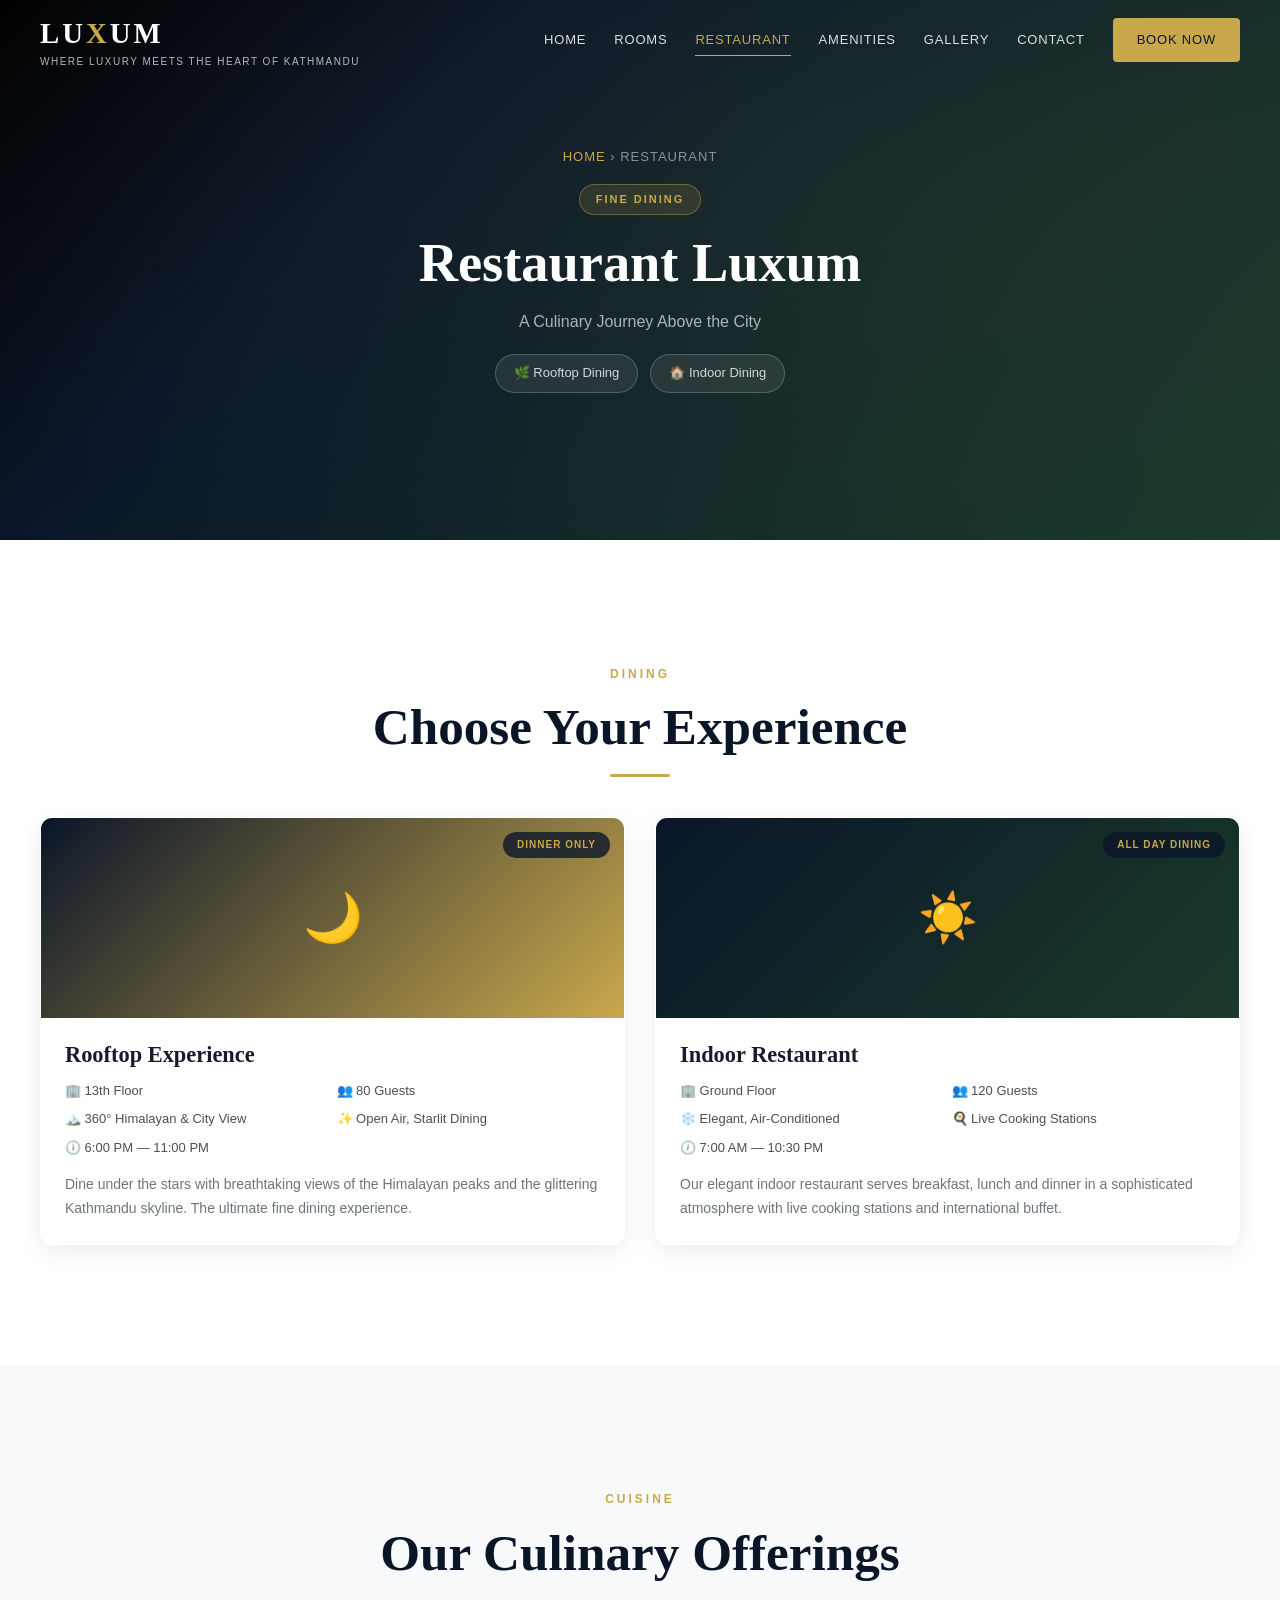
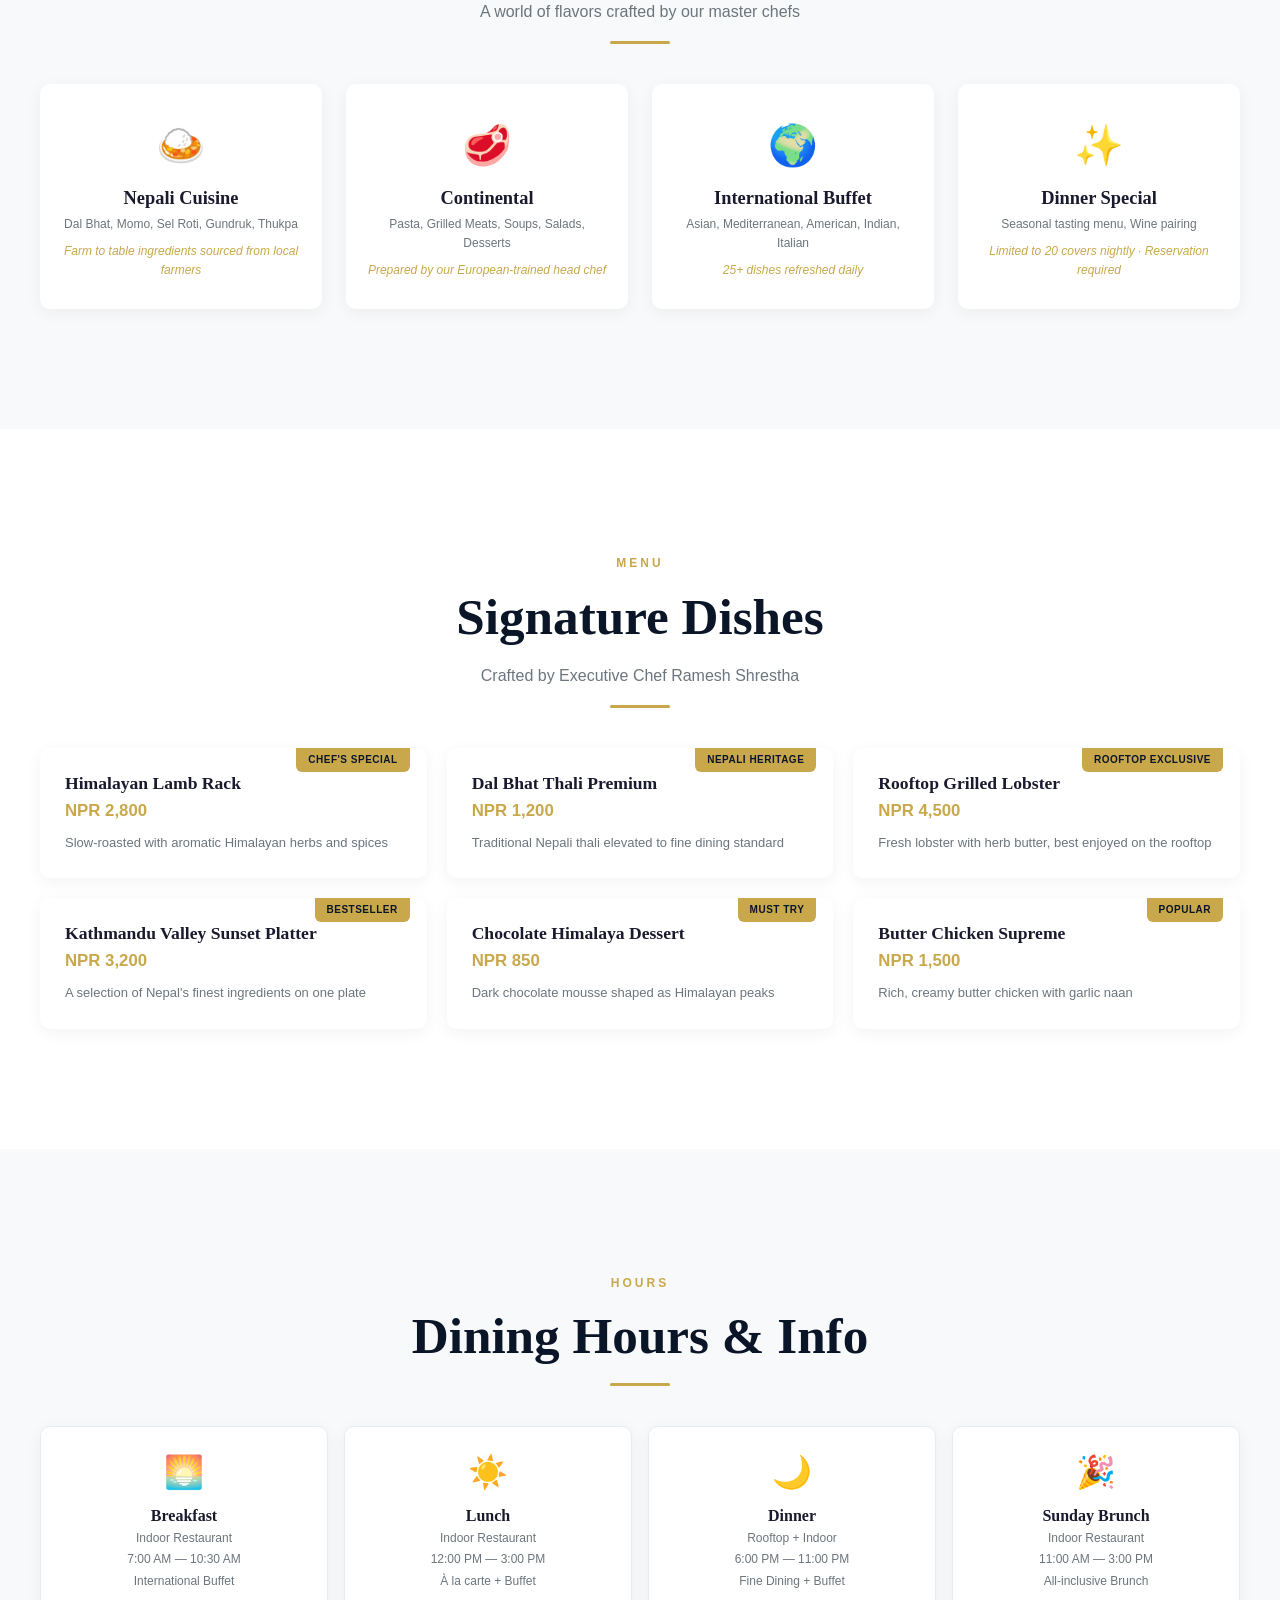
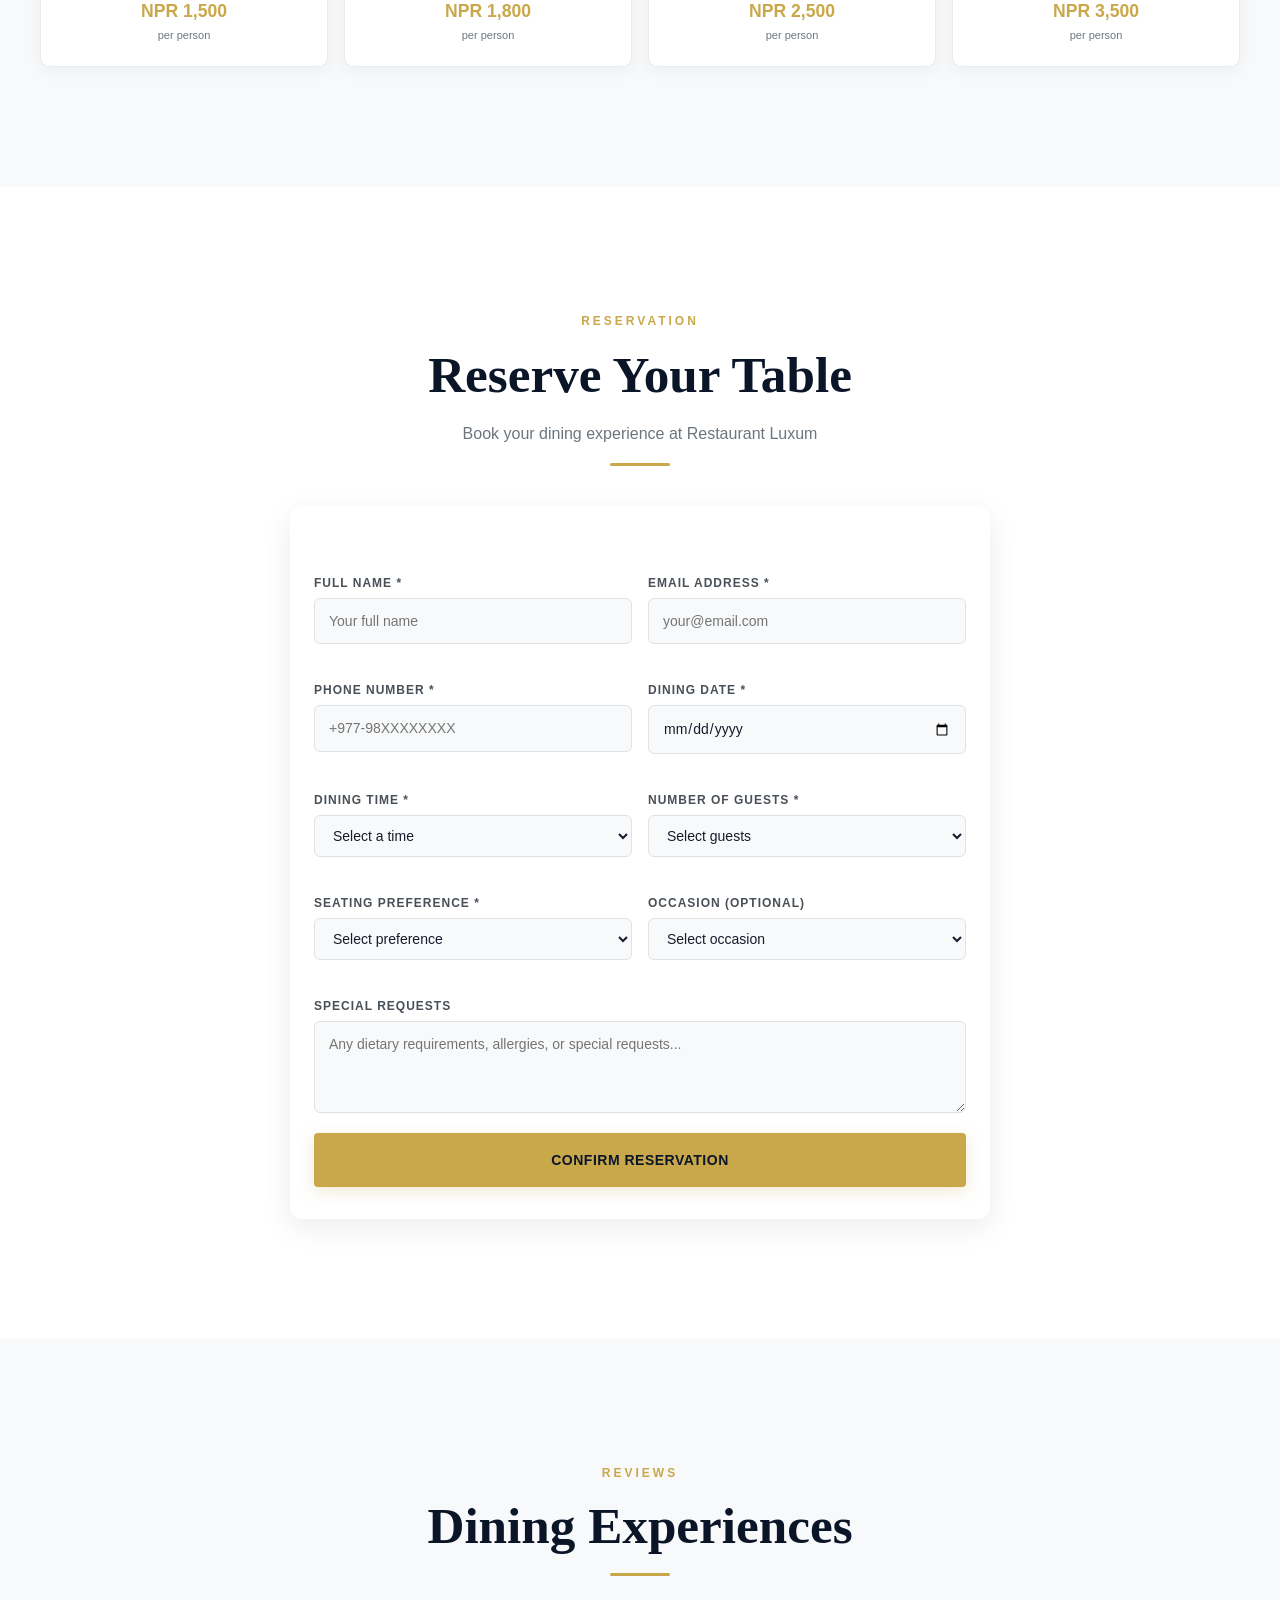
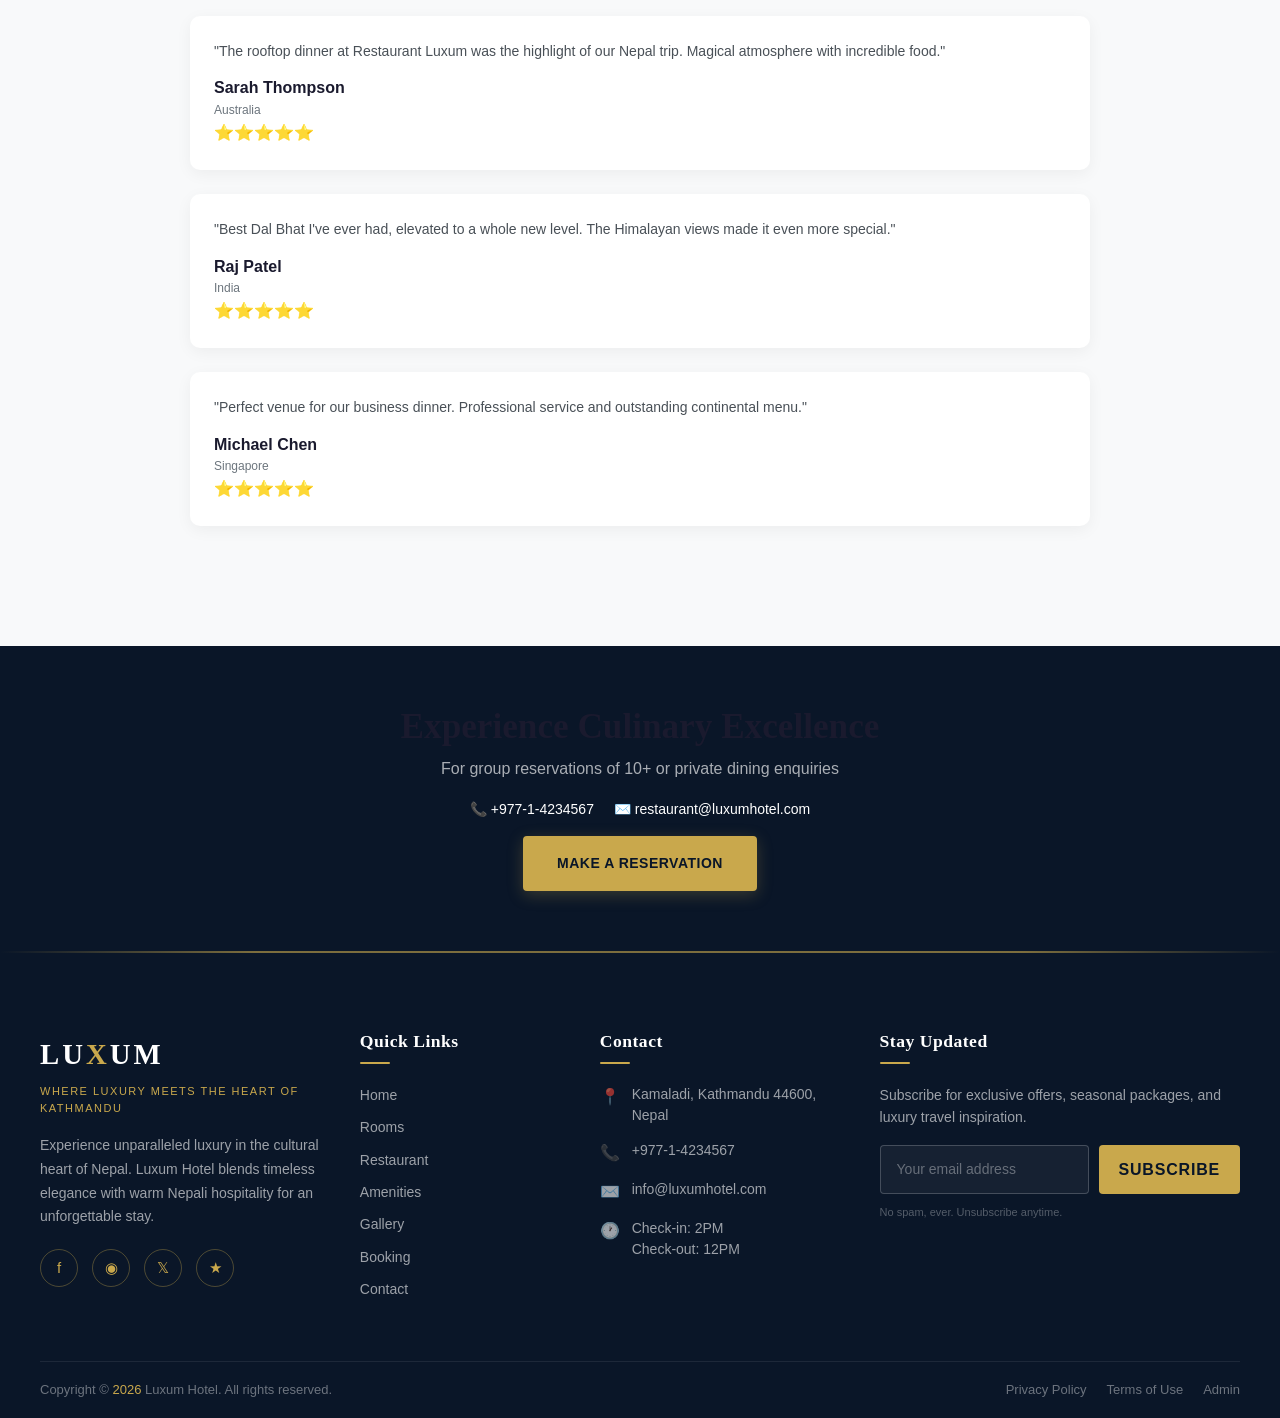
==== commit d3a68959: "Add files via upload" ====
--- a/restaurant.html
+++ b/restaurant.html
@@ -309,11 +309,7 @@
         .reveal.visible { opacity: 1; transform: translateY(0); }
 
         /* Dining Experience Cards */
-        .dining-grid {
-            display: grid;
-            grid-template-columns: 1fr;
-            gap: 30px;
-        }
+        .dining-grid { display: grid; grid-template-columns: 1fr; gap: 30px; }
         @media (min-width: 768px) { .dining-grid { grid-template-columns: 1fr 1fr; } }
         .dining-card {
             border-radius: 12px;
@@ -333,11 +329,7 @@
         .dining-card-desc { font-size: 14px; color: #6c757d; line-height: 1.7; }
 
         /* Cuisine Cards */
-        .cuisine-grid {
-            display: grid;
-            grid-template-columns: 1fr;
-            gap: 24px;
-        }
+        .cuisine-grid { display: grid; grid-template-columns: 1fr; gap: 24px; }
         @media (min-width: 600px) { .cuisine-grid { grid-template-columns: repeat(2, 1fr); } }
         @media (min-width: 1024px) { .cuisine-grid { grid-template-columns: repeat(4, 1fr); } }
         .cuisine-card {
@@ -355,11 +347,7 @@
         .cuisine-card .cuisine-dishes { font-size: 12px; color: #6c757d; margin-bottom: 8px; }
         .cuisine-card .cuisine-note { font-size: 12px; color: #c9a84c; font-style: italic; }
         /* Signature Dishes Grid */
-        .dishes-grid {
-            display: grid;
-            grid-template-columns: 1fr;
-            gap: 20px;
-        }
+        .dishes-grid { display: grid; grid-template-columns: 1fr; gap: 20px; }
         @media (min-width: 600px) { .dishes-grid { grid-template-columns: repeat(2, 1fr); } }
         @media (min-width: 1024px) { .dishes-grid { grid-template-columns: repeat(3, 1fr); } }
         .dish-card {
@@ -378,11 +366,7 @@
         .dish-desc { font-size: 13px; color: #6c757d; line-height: 1.6; }
 
         /* Hours Grid */
-        .hours-grid {
-            display: grid;
-            grid-template-columns: 1fr 1fr;
-            gap: 16px;
-        }
+        .hours-grid { display: grid; grid-template-columns: 1fr 1fr; gap: 16px; }
         @media (min-width: 768px) { .hours-grid { grid-template-columns: repeat(4, 1fr); } }
         .hours-card {
             background: #fff;
@@ -406,16 +390,13 @@
             border-radius: 12px;
             box-shadow: 0 8px 30px rgba(0,0,0,0.08);
         }
-        .form-row {
-            display: grid;
-            grid-template-columns: 1fr;
-            gap: 16px;
-            margin-bottom: 16px;
-        }
+        .form-row { display: grid; grid-template-columns: 1fr; gap: 16px; margin-bottom: 16px; }
         @media (min-width: 600px) { .form-row { grid-template-columns: 1fr 1fr; } }
         .form-group { display: flex; flex-direction: column; gap: 5px; }
         .form-group label { font-size: 12px; font-weight: 600; text-transform: uppercase; letter-spacing: 1px; color: #495057; }
-        .form-group input, .form-group select, .form-group textarea {
+        .form-group input,
+        .form-group select,
+        .form-group textarea {
             padding: 11px 14px;
             border: 1px solid #dee2e6;
             border-radius: 6px;
@@ -426,13 +407,16 @@
             color: #1a1a2e;
             width: 100%;
         }
-        .form-group input:focus, .form-group select:focus, .form-group textarea:focus {
+        .form-group input:focus,
+        .form-group select:focus,
+        .form-group textarea:focus {
             outline: none;
             border-color: #c9a84c;
             box-shadow: 0 0 0 3px rgba(201,168,76,0.08);
             background: #fff;
         }
         .form-group .error-msg { font-size: 11px; color: #dc3545; min-height: 16px; }
+        .form-error-global { text-align: center; color: #dc3545; font-size: 13px; font-weight: 600; margin-bottom: 16px; min-height: 20px; }
 
         /* Success Modal */
         .success-overlay {
@@ -473,7 +457,7 @@
             color: #c9a84c;
         }
         .success-modal h3 { font-family: 'Playfair Display', Georgia, serif; font-size: 1.5rem; margin-bottom: 8px; }
-        .success-modal p { color: #6c757d; font-size: 14px; margin-bottom: 20px; }
+        .success-modal p { color: #6c757d; font-size: 14px; margin-bottom: 20px; line-height: 1.6; }
 
         /* CTA Section */
         .restaurant-cta {
@@ -524,7 +508,8 @@
             <a href="booking.html" class="mobile-menu-cta">Book Now</a>
         </div>
     </div>
-   <!-- ========== HERO ========== -->
+
+    <!-- ========== HERO ========== -->
     <section class="restaurant-hero">
         <div class="restaurant-hero-content">
             <div class="breadcrumb"><a href="index.html">Home</a> › Restaurant</div>
@@ -537,7 +522,6 @@
             </div>
         </div>
     </section>
-
     <!-- ========== DINING EXPERIENCE ========== -->
     <section class="section-padding reveal">
         <div class="container">
@@ -547,7 +531,6 @@
                 <hr class="divider-gold" style="margin:16px auto 0;">
             </div>
             <div class="dining-grid">
-                <!-- Rooftop -->
                 <div class="dining-card">
                     <div class="dining-card-image" style="background:linear-gradient(135deg, #0a1628 0%, #c9a84c 100%); position:relative;">
                         <span style="position:absolute;top:50%;left:50%;transform:translate(-50%,-50%);font-size:3rem;">🌙</span>
@@ -556,16 +539,13 @@
                     <div class="dining-card-body">
                         <h3>Rooftop Experience</h3>
                         <div class="dining-details">
-                            <span>🏢 13th Floor</span>
-                            <span>👥 80 Guests</span>
-                            <span>🏔️ 360° Himalayan & City View</span>
-                            <span>✨ Open Air, Starlit Dining</span>
+                            <span>🏢 13th Floor</span><span>👥 80 Guests</span>
+                            <span>🏔️ 360° Himalayan & City View</span><span>✨ Open Air, Starlit Dining</span>
                             <span>🕕 6:00 PM — 11:00 PM</span>
                         </div>
                         <p class="dining-card-desc">Dine under the stars with breathtaking views of the Himalayan peaks and the glittering Kathmandu skyline. The ultimate fine dining experience.</p>
                     </div>
                 </div>
-                <!-- Indoor -->
                 <div class="dining-card">
                     <div class="dining-card-image" style="background:linear-gradient(135deg, #0a1628 0%, #1a3a2a 100%); position:relative;">
                         <span style="position:absolute;top:50%;left:50%;transform:translate(-50%,-50%);font-size:3rem;">☀️</span>
@@ -574,10 +554,8 @@
                     <div class="dining-card-body">
                         <h3>Indoor Restaurant</h3>
                         <div class="dining-details">
-                            <span>🏢 Ground Floor</span>
-                            <span>👥 120 Guests</span>
-                            <span>❄️ Elegant, Air-Conditioned</span>
-                            <span>🍳 Live Cooking Stations</span>
+                            <span>🏢 Ground Floor</span><span>👥 120 Guests</span>
+                            <span>❄️ Elegant, Air-Conditioned</span><span>🍳 Live Cooking Stations</span>
                             <span>🕖 7:00 AM — 10:30 PM</span>
                         </div>
                         <p class="dining-card-desc">Our elegant indoor restaurant serves breakfast, lunch and dinner in a sophisticated atmosphere with live cooking stations and international buffet.</p>
@@ -674,6 +652,7 @@
             </div>
         </div>
     </section>
+
     <!-- ========== DINING HOURS ========== -->
     <section class="section-padding bg-light reveal">
         <div class="container">
@@ -734,51 +713,52 @@
             </div>
             <div class="reservation-form">
                 <form id="reservationForm" novalidate>
+                    <div class="form-error-global" id="formErrorGlobal"></div>
                     <div class="form-row">
                         <div class="form-group">
-                            <label for="guestName">Full Name *</label>
-                            <input type="text" id="guestName" placeholder="Your full name" required>
-                            <span class="error-msg" id="nameError"></span>
+                            <label for="guest_name">Full Name *</label>
+                            <input type="text" id="guest_name" name="guest_name" placeholder="Your full name" required>
+                            <span class="error-msg" id="guest_nameError"></span>
                         </div>
                         <div class="form-group">
                             <label for="email">Email Address *</label>
-                            <input type="email" id="email" placeholder="your@email.com" required>
+                            <input type="email" id="email" name="email" placeholder="your@email.com" required>
                             <span class="error-msg" id="emailError"></span>
                         </div>
                     </div>
                     <div class="form-row">
                         <div class="form-group">
                             <label for="phone">Phone Number *</label>
-                            <input type="tel" id="phone" placeholder="+977-98XXXXXXXX" required>
+                            <input type="tel" id="phone" name="phone" placeholder="+977-98XXXXXXXX" required>
                             <span class="error-msg" id="phoneError"></span>
                         </div>
                         <div class="form-group">
-                            <label for="diningDate">Dining Date *</label>
-                            <input type="date" id="diningDate" required>
+                            <label for="date">Dining Date *</label>
+                            <input type="date" id="date" name="date" required>
                             <span class="error-msg" id="dateError"></span>
                         </div>
                     </div>
                     <div class="form-row">
                         <div class="form-group">
-                            <label for="diningTime">Dining Time *</label>
-                            <select id="diningTime" required>
+                            <label for="time">Dining Time *</label>
+                            <select id="time" name="time" required>
                                 <option value="">Select a time</option>
-                                <option value="Breakfast 7:00 AM">Breakfast: 7:00 AM</option>
-                                <option value="Breakfast 8:30 AM">Breakfast: 8:30 AM</option>
-                                <option value="Lunch 12:00 PM">Lunch: 12:00 PM</option>
-                                <option value="Lunch 1:30 PM">Lunch: 1:30 PM</option>
-                                <option value="Dinner Rooftop 6:00 PM">Dinner (Rooftop): 6:00 PM</option>
-                                <option value="Dinner Rooftop 7:30 PM">Dinner (Rooftop): 7:30 PM</option>
-                                <option value="Dinner Rooftop 9:00 PM">Dinner (Rooftop): 9:00 PM</option>
-                                <option value="Dinner Indoor 6:00 PM">Dinner (Indoor): 6:00 PM</option>
-                                <option value="Dinner Indoor 8:00 PM">Dinner (Indoor): 8:00 PM</option>
-                                <option value="Sunday Brunch 11:00 AM">Sunday Brunch: 11:00 AM</option>
+                                <option value="Breakfast: 7:00 AM">Breakfast: 7:00 AM</option>
+                                <option value="Breakfast: 8:30 AM">Breakfast: 8:30 AM</option>
+                                <option value="Lunch: 12:00 PM">Lunch: 12:00 PM</option>
+                                <option value="Lunch: 1:30 PM">Lunch: 1:30 PM</option>
+                                <option value="Dinner (Rooftop): 6:00 PM">Dinner (Rooftop): 6:00 PM</option>
+                                <option value="Dinner (Rooftop): 7:30 PM">Dinner (Rooftop): 7:30 PM</option>
+                                <option value="Dinner (Rooftop): 9:00 PM">Dinner (Rooftop): 9:00 PM</option>
+                                <option value="Dinner (Indoor): 6:00 PM">Dinner (Indoor): 6:00 PM</option>
+                                <option value="Dinner (Indoor): 8:00 PM">Dinner (Indoor): 8:00 PM</option>
+                                <option value="Sunday Brunch: 11:00 AM">Sunday Brunch: 11:00 AM</option>
                             </select>
                             <span class="error-msg" id="timeError"></span>
                         </div>
                         <div class="form-group">
                             <label for="guests">Number of Guests *</label>
-                            <select id="guests" required>
+                            <select id="guests" name="guests" required>
                                 <option value="">Select guests</option>
                                 <option value="1">1 Guest</option>
                                 <option value="2">2 Guests</option>
@@ -807,9 +787,9 @@
                     <div class="form-row">
                         <div class="form-group">
                             <label for="seating">Seating Preference *</label>
-                            <select id="seating" required>
+                            <select id="seating" name="seating" required>
                                 <option value="">Select preference</option>
-                                <option value="Rooftop">Rooftop (Evening only)</option>
+                                <option value="Rooftop (Evening only)">Rooftop (Evening only)</option>
                                 <option value="Indoor Restaurant">Indoor Restaurant</option>
                                 <option value="Private Dining Room">Private Dining Room</option>
                                 <option value="No Preference">No Preference</option>
@@ -818,7 +798,7 @@
                         </div>
                         <div class="form-group">
                             <label for="occasion">Occasion (Optional)</label>
-                            <select id="occasion">
+                            <select id="occasion" name="occasion">
                                 <option value="">Select occasion</option>
                                 <option value="Regular Dining">Regular Dining</option>
                                 <option value="Birthday Celebration">Birthday Celebration</option>
@@ -830,8 +810,8 @@
                         </div>
                     </div>
                     <div class="form-group" style="margin-bottom:20px;">
-                        <label for="specialRequests">Special Requests</label>
-                        <textarea id="specialRequests" rows="3" placeholder="Any dietary requirements, allergies, or special requests..."></textarea>
+                        <label for="special_requests">Special Requests</label>
+                        <textarea id="special_requests" name="special_requests" rows="3" placeholder="Any dietary requirements, allergies, or special requests..."></textarea>
                     </div>
                     <button type="submit" class="btn-primary" style="width:100%; padding:14px; font-size:14px;">Confirm Reservation</button>
                 </form>
@@ -869,6 +849,7 @@
             </div>
         </div>
     </section>
+
     <!-- ========== CTA SECTION ========== -->
     <section class="restaurant-cta">
         <div class="container">
@@ -881,7 +862,6 @@
             <a href="#reservation" class="btn-primary">Make a Reservation</a>
         </div>
     </section>
-
     <!-- ========== FOOTER ========== -->
     <footer class="luxum-footer">
         <div class="footer-grid">
@@ -986,39 +966,43 @@
         const form = document.getElementById('reservationForm');
         const successOverlay = document.getElementById('successOverlay');
         const closeSuccessBtn = document.getElementById('closeSuccessBtn');
+        const formErrorGlobal = document.getElementById('formErrorGlobal');
 
         function clearErrors() {
             document.querySelectorAll('.error-msg').forEach(el => el.textContent = '');
-        }
-
-        function showError(id, msg) {
-            document.getElementById(id).textContent = msg;
+            formErrorGlobal.textContent = '';
+        }
+
+        function showFieldError(fieldId, msg) {
+            const errorEl = document.getElementById(fieldId + 'Error');
+            if (errorEl) errorEl.textContent = msg;
         }
 
         function validateForm() {
             clearErrors();
             let valid = true;
-            const name = document.getElementById('guestName').value.trim();
+
+            const guestName = document.getElementById('guest_name').value.trim();
             const email = document.getElementById('email').value.trim();
             const phone = document.getElementById('phone').value.trim();
-            const date = document.getElementById('diningDate').value;
-            const time = document.getElementById('diningTime').value;
+            const date = document.getElementById('date').value;
+            const time = document.getElementById('time').value;
             const guests = document.getElementById('guests').value;
             const seating = document.getElementById('seating').value;
 
-            if (!name) { showError('nameError', 'Full name is required.'); valid = false; }
-            if (!email || !/^[^\s@]+@[^\s@]+\.[^\s@]+$/.test(email)) { showError('emailError', 'Valid email is required.'); valid = false; }
-            if (!phone || phone.length < 7) { showError('phoneError', 'Valid phone number is required.'); valid = false; }
-            if (!date) { showError('dateError', 'Please select a date.'); valid = false; }
+            if (!guestName) { showFieldError('guest_name', 'Full name is required.'); valid = false; }
+            if (!email || !/^[^\s@]+@[^\s@]+\.[^\s@]+$/.test(email)) { showFieldError('email', 'Valid email address is required.'); valid = false; }
+            if (!phone || phone.length < 7) { showFieldError('phone', 'Valid phone number is required.'); valid = false; }
+            if (!date) { showFieldError('date', 'Please select a dining date.'); valid = false; }
             else {
                 const selectedDate = new Date(date + 'T00:00:00');
                 const today = new Date();
-                today.setHours(0,0,0,0);
-                if (selectedDate < today) { showError('dateError', 'Date cannot be in the past.'); valid = false; }
+                today.setHours(0, 0, 0, 0);
+                if (selectedDate < today) { showFieldError('date', 'Date cannot be in the past.'); valid = false; }
             }
-            if (!time) { showError('timeError', 'Please select a time.'); valid = false; }
-            if (!guests || guests < 1 || guests > 20) { showError('guestsError', 'Select 1-20 guests.'); valid = false; }
-            if (!seating) { showError('seatingError', 'Please select a seating preference.'); valid = false; }
+            if (!time) { showFieldError('time', 'Please select a dining time.'); valid = false; }
+            if (!guests || parseInt(guests) < 1 || parseInt(guests) > 20) { showFieldError('guests', 'Please select 1–20 guests.'); valid = false; }
+            if (!seating) { showFieldError('seating', 'Please select a seating preference.'); valid = false; }
 
             return valid;
         }
@@ -1026,15 +1010,21 @@
         function showSuccessModal() {
             successOverlay.classList.add('open');
             document.body.classList.add('no-scroll');
-            setTimeout(() => {
-                successOverlay.classList.remove('open');
-                document.body.classList.remove('no-scroll');
+            // Auto-close after 5 seconds
+            const autoCloseTimer = setTimeout(() => {
+                closeSuccessModal();
             }, 5000);
+            // Store timer so manual close can clear it
+            successOverlay._autoCloseTimer = autoCloseTimer;
         }
 
         function closeSuccessModal() {
             successOverlay.classList.remove('open');
             document.body.classList.remove('no-scroll');
+            if (successOverlay._autoCloseTimer) {
+                clearTimeout(successOverlay._autoCloseTimer);
+                successOverlay._autoCloseTimer = null;
+            }
         }
 
         closeSuccessBtn.addEventListener('click', closeSuccessModal);
@@ -1049,59 +1039,69 @@
             e.preventDefault();
             if (!validateForm()) return;
 
+            // Build form data matching Supabase columns exactly
             const formData = {
-                guest_name: document.getElementById('guestName').value.trim(),
+                guest_name: document.getElementById('guest_name').value.trim(),
                 email: document.getElementById('email').value.trim(),
                 phone: document.getElementById('phone').value.trim(),
-                date: document.getElementById('diningDate').value,
-                time: document.getElementById('diningTime').value,
+                date: document.getElementById('date').value,
+                time: document.getElementById('time').value,
                 guests: parseInt(document.getElementById('guests').value, 10),
                 seating: document.getElementById('seating').value,
                 occasion: document.getElementById('occasion').value || null,
-                special_requests: document.getElementById('specialRequests').value.trim() || null,
+                special_requests: document.getElementById('special_requests').value.trim() || null,
                 status: 'pending'
             };
 
-            // Try Supabase insert
+            // Attempt Supabase insert
             try {
-                if (typeof SUPABASE_URL !== 'undefined' && typeof SUPABASE_ANON_KEY !== 'undefined' && SUPABASE_URL && SUPABASE_ANON_KEY) {
-                    const response = await fetch(SUPABASE_URL + '/rest/v1/restaurant_reservations', {
-                        method: 'POST',
-                        headers: {
-                            'apikey': SUPABASE_ANON_KEY,
-                            'Authorization': 'Bearer ' + SUPABASE_ANON_KEY,
-                            'Content-Type': 'application/json',
-                            'Prefer': 'return=minimal'
-                        },
-                        body: JSON.stringify(formData)
-                    });
-
-                    if (!response.ok) {
-                        const errText = await response.text();
-                        console.error('Supabase insert failed:', errText);
-                        throw new Error('Supabase insert failed');
-                    }
-                } else {
-                    // Supabase config not loaded — log to console for demo
-                    console.log('Supabase config not found. Reservation data:', formData);
+                // Check that Supabase config variables exist
+                if (typeof SUPABASE_URL === 'undefined' || typeof SUPABASE_ANON_KEY === 'undefined' || !SUPABASE_URL || !SUPABASE_ANON_KEY) {
+                    console.warn('Supabase configuration not found. Logging reservation data:', formData);
+                    // Fallback: show success for demo purposes when Supabase is not configured
+                    showSuccessModal();
+                    form.reset();
+                    return;
                 }
 
+                const response = await fetch(SUPABASE_URL + '/rest/v1/restaurant_reservations', {
+                    method: 'POST',
+                    headers: {
+                        'apikey': SUPABASE_ANON_KEY,
+                        'Authorization': 'Bearer ' + SUPABASE_ANON_KEY,
+                        'Content-Type': 'application/json',
+                        'Prefer': 'return=minimal'
+                    },
+                    body: JSON.stringify(formData)
+                });
+
+                if (!response.ok) {
+                    const errText = await response.text();
+                    console.error('Supabase insert error:', response.status, errText);
+                    throw new Error('Failed to save reservation. Status: ' + response.status);
+                }
+
+                // Success
                 showSuccessModal();
                 form.reset();
+                clearErrors();
             } catch (error) {
-                console.error('Reservation error:', error);
-                alert('Something went wrong. Please try again or call us at +977-1-4234567 to make your reservation.');
+                console.error('Reservation submission error:', error);
+                formErrorGlobal.textContent = 'Something went wrong. Please try again or call us at +977-1-4234567.';
             }
         });
 
         // ========== SMOOTH SCROLL FOR CTA BUTTON ==========
-        document.querySelector('a[href="#reservation"]').addEventListener('click', function(e) {
-            e.preventDefault();
-            const target = document.getElementById('reservation');
-            if (target) {
-                window.scrollTo({ top: target.offsetTop - 80, behavior: 'smooth' });
-            }
-        });
+        const ctaLink = document.querySelector('a[href="#reservation"]');
+        if (ctaLink) {
+            ctaLink.addEventListener('click', function(e) {
+                e.preventDefault();
+                const target = document.getElementById('reservation');
+                if (target) {
+                    window.scrollTo({ top: target.offsetTop - 80, behavior: 'smooth' });
+                }
+            });
+        }
     </script>
 </body>
-</html>
+</html>
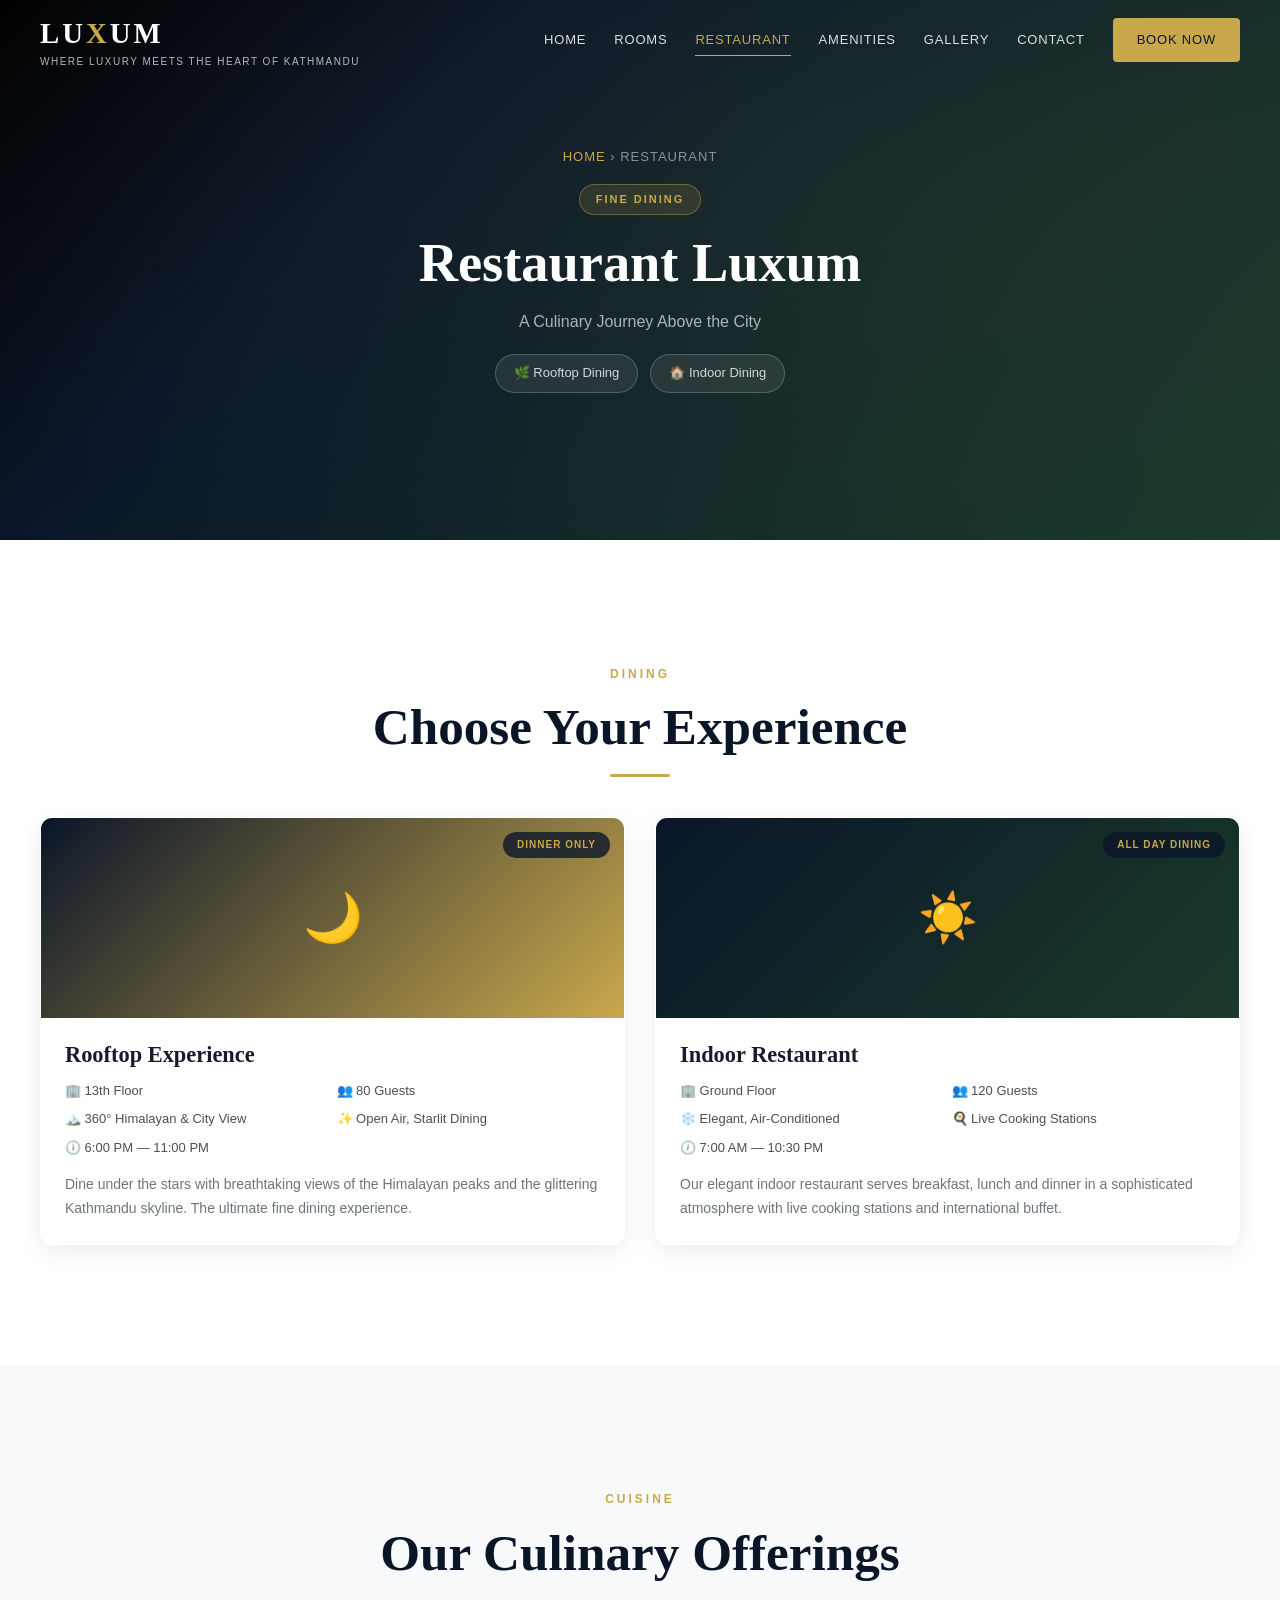
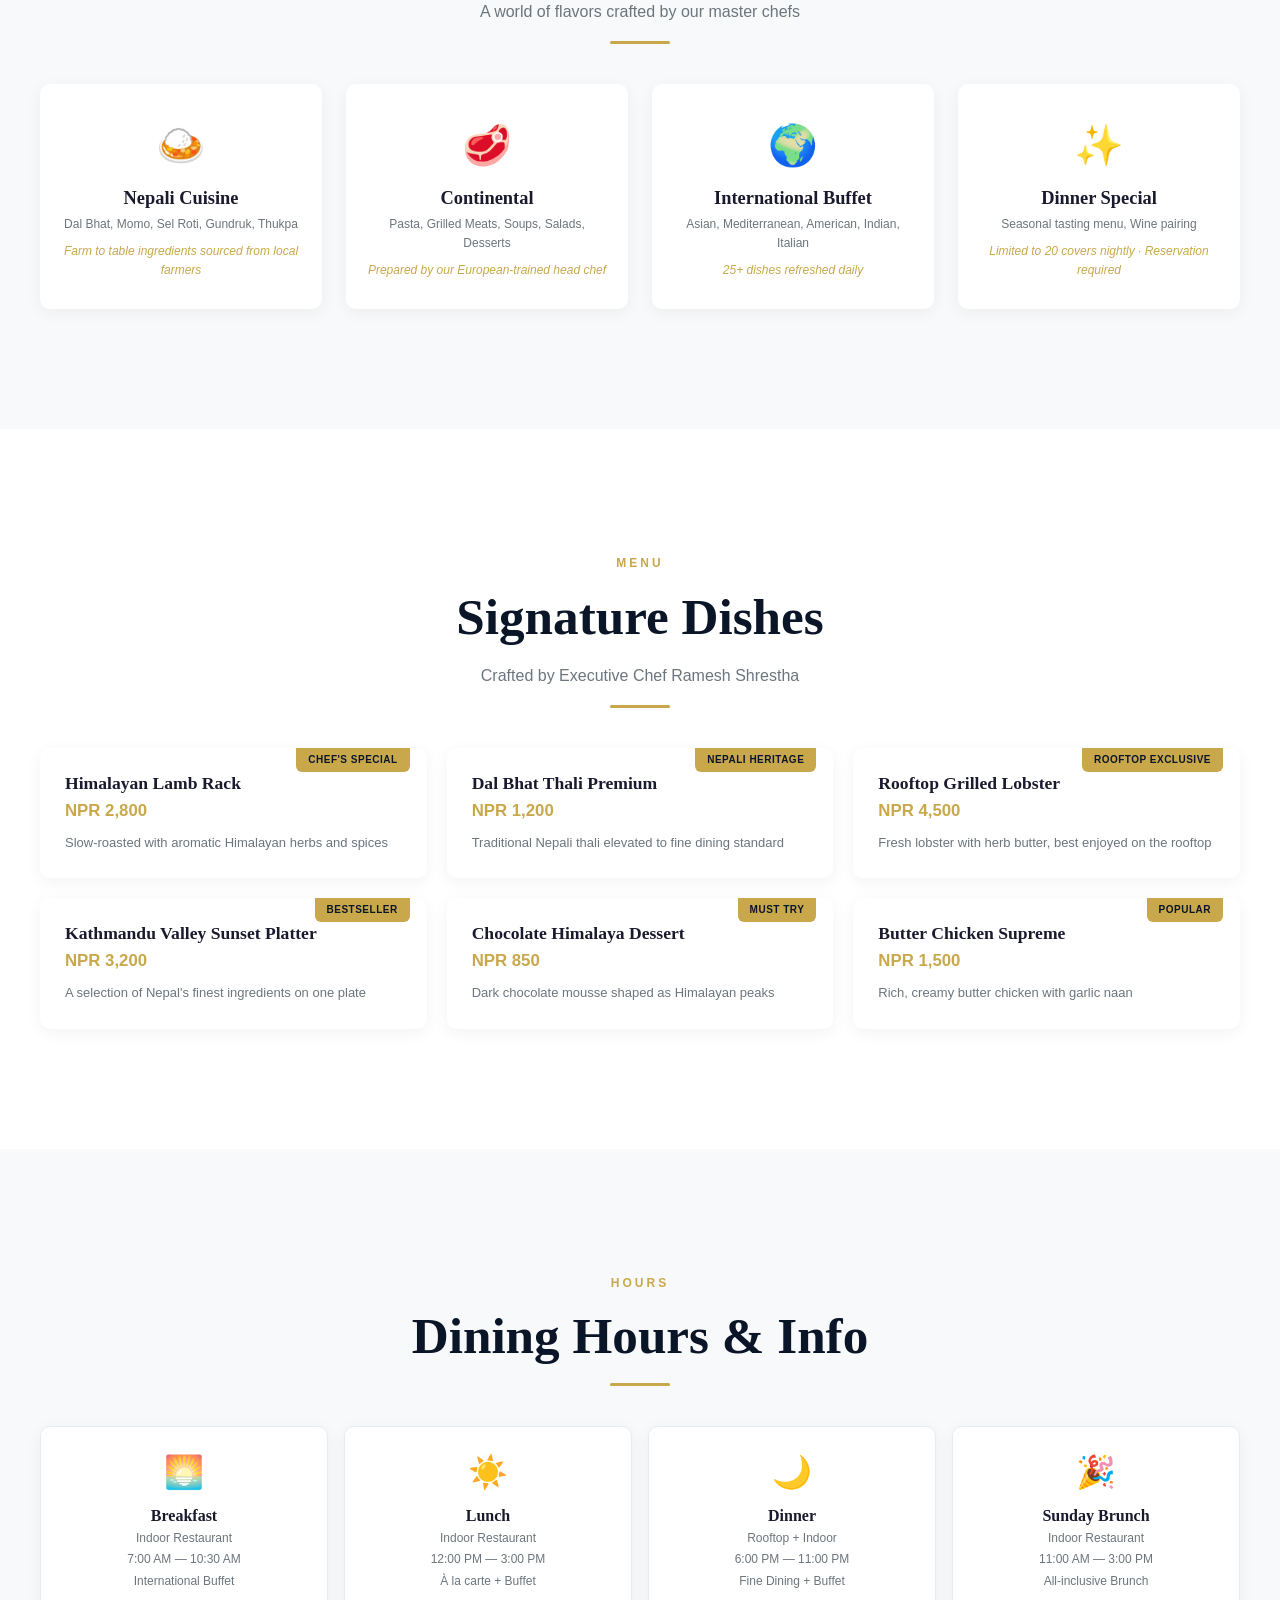
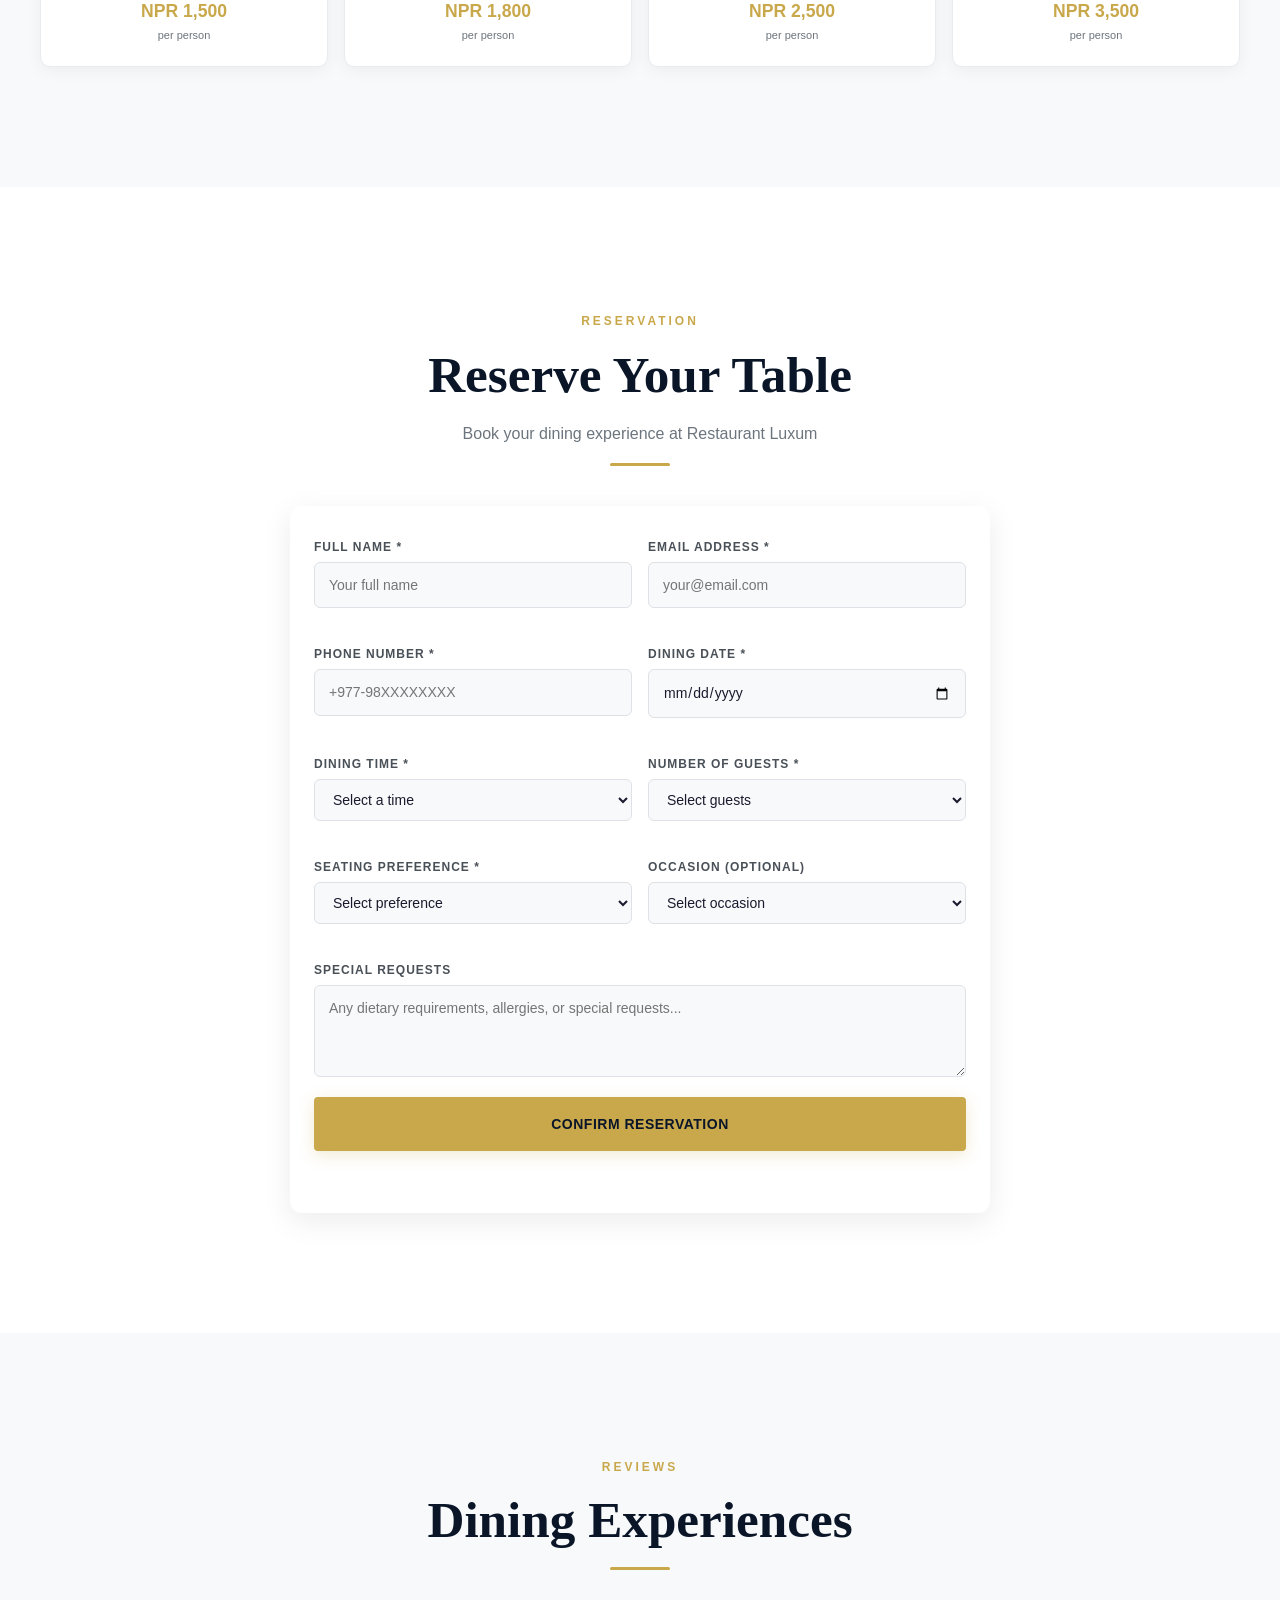
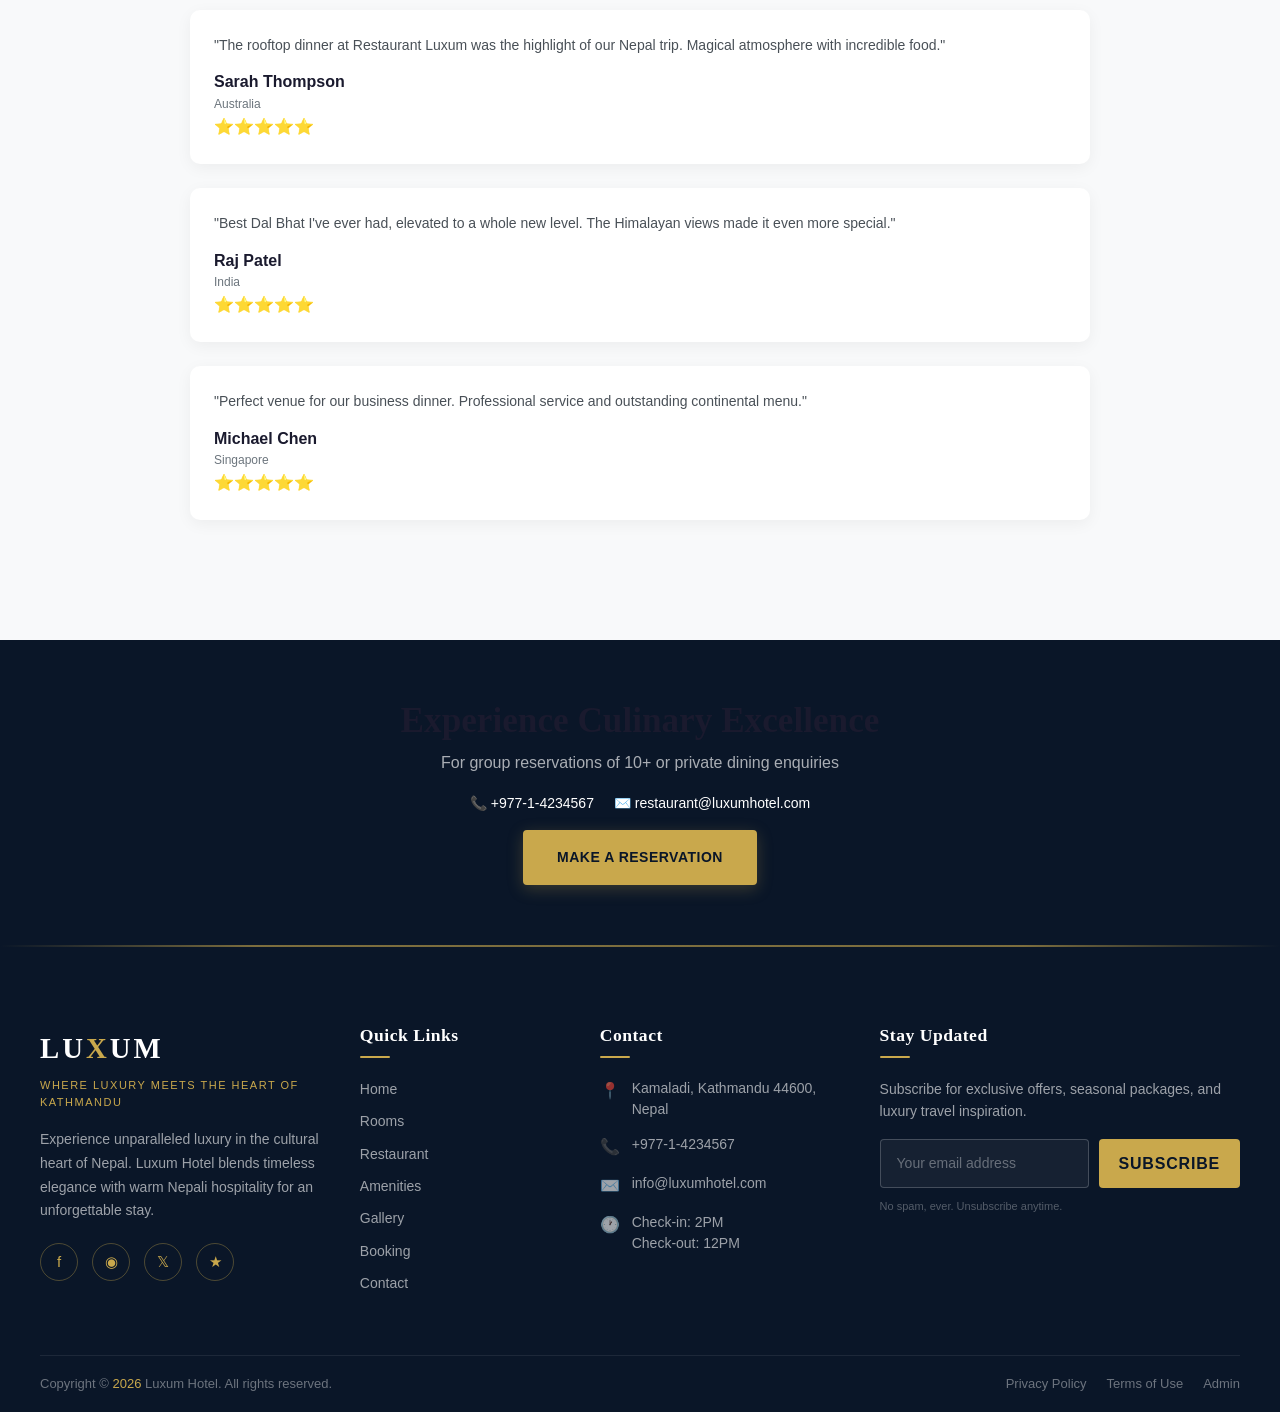
==== commit 8f49971b: "Add files via upload" ====
--- a/restaurant.html
+++ b/restaurant.html
@@ -12,19 +12,13 @@
             --nav-height: 80px;
             --nav-height-scrolled: 68px;
         }
-
         .luxum-navbar {
             position: fixed;
-            top: 0;
-            left: 0;
-            width: 100%;
-            z-index: 1000;
+            top: 0; left: 0; width: 100%; z-index: 1000;
             height: var(--nav-height);
             transition: all 0.4s cubic-bezier(0.4, 0, 0.2, 1);
-            background: transparent;
-            padding: 0;
-        }
-
+            background: transparent; padding: 0;
+        }
         .luxum-navbar.scrolled {
             height: var(--nav-height-scrolled);
             background: rgba(10, 22, 40, 0.85);
@@ -33,152 +27,83 @@
             box-shadow: 0 4px 30px rgba(0, 0, 0, 0.25);
             border-bottom: 1px solid rgba(201, 168, 76, 0.15);
         }
-
         .luxum-navbar.hidden { transform: translateY(-100%); }
-
         .nav-inner {
-            display: flex;
-            align-items: center;
-            justify-content: space-between;
-            height: 100%;
-            max-width: 1200px;
-            margin: 0 auto;
-            padding: 0 20px;
-        }
-
+            display: flex; align-items: center; justify-content: space-between;
+            height: 100%; max-width: 1200px; margin: 0 auto; padding: 0 20px;
+        }
         @media (min-width: 768px) { .nav-inner { padding: 0 30px; } }
         @media (min-width: 1024px) { .nav-inner { padding: 0 40px; } }
         @media (min-width: 1200px) { .nav-inner { padding: 0; } }
-
         .nav-logo-wrap { position: relative; z-index: 1001; }
         .nav-logo {
             font-family: 'Playfair Display', Georgia, 'Times New Roman', serif;
-            font-size: 1.8rem;
-            font-weight: 700;
-            letter-spacing: 3px;
-            color: #ffffff;
-            text-decoration: none;
-            transition: color 0.3s ease;
+            font-size: 1.8rem; font-weight: 700; letter-spacing: 3px;
+            color: #ffffff; text-decoration: none; transition: color 0.3s ease;
         }
         .nav-logo .gold-x { color: #c9a84c; }
         .nav-tagline {
-            font-family: 'Inter', sans-serif;
-            font-size: 10px;
-            font-weight: 400;
-            letter-spacing: 1.5px;
-            text-transform: uppercase;
-            color: rgba(255, 255, 255, 0.7);
-            margin-top: -2px;
-            white-space: nowrap;
-            transition: opacity 0.3s ease;
+            font-family: 'Inter', sans-serif; font-size: 10px; font-weight: 400;
+            letter-spacing: 1.5px; text-transform: uppercase;
+            color: rgba(255, 255, 255, 0.7); margin-top: -2px;
+            white-space: nowrap; transition: opacity 0.3s ease;
         }
         .scrolled .nav-tagline { opacity: 0.8; }
         @media (max-width: 767px) { .nav-tagline { display: none; } .nav-logo { font-size: 1.5rem; letter-spacing: 2px; } }
-
         .nav-links { display: flex; align-items: center; gap: 28px; }
         .nav-links a {
-            font-family: 'Inter', sans-serif;
-            font-size: 13px;
-            font-weight: 500;
-            letter-spacing: 0.8px;
-            text-transform: uppercase;
-            color: rgba(255, 255, 255, 0.85);
-            text-decoration: none;
-            position: relative;
-            padding: 4px 0;
-            transition: color 0.3s ease;
-            white-space: nowrap;
+            font-family: 'Inter', sans-serif; font-size: 13px; font-weight: 500;
+            letter-spacing: 0.8px; text-transform: uppercase;
+            color: rgba(255, 255, 255, 0.85); text-decoration: none;
+            position: relative; padding: 4px 0; transition: color 0.3s ease; white-space: nowrap;
         }
         .nav-links a::after {
-            content: '';
-            position: absolute;
-            bottom: -2px;
-            left: 0;
-            width: 0;
-            height: 1.5px;
-            background-color: #c9a84c;
+            content: ''; position: absolute; bottom: -2px; left: 0; width: 0;
+            height: 1.5px; background-color: #c9a84c;
             transition: width 0.35s cubic-bezier(0.4, 0, 0.2, 1);
         }
         .nav-links a:hover, .nav-links a.active { color: #c9a84c; }
         .nav-links a:hover::after, .nav-links a.active::after { width: 100%; }
-
         .nav-cta {
-            font-family: 'Inter', sans-serif;
-            font-size: 12px;
-            font-weight: 600;
-            letter-spacing: 1px;
-            text-transform: uppercase;
-            color: #0a1628 !important;
-            background-color: #c9a84c;
-            padding: 10px 22px !important;
-            border-radius: 4px;
+            font-family: 'Inter', sans-serif; font-size: 12px; font-weight: 600;
+            letter-spacing: 1px; text-transform: uppercase;
+            color: #0a1628 !important; background-color: #c9a84c;
+            padding: 10px 22px !important; border-radius: 4px;
             transition: all 0.35s cubic-bezier(0.4, 0, 0.2, 1) !important;
             border: 2px solid #c9a84c;
         }
         .nav-cta::after { display: none !important; }
         .nav-cta:hover { background-color: #d4b65f !important; color: #0a1628 !important; box-shadow: 0 6px 20px rgba(201, 168, 76, 0.3); transform: translateY(-1px); }
-
         @media (max-width: 1023px) { .nav-links { display: none; } }
-
         .nav-hamburger {
-            display: flex;
-            flex-direction: column;
-            justify-content: center;
-            align-items: center;
-            width: 40px;
-            height: 40px;
-            cursor: pointer;
-            z-index: 1001;
-            background: none;
-            border: none;
-            padding: 4px;
-            gap: 6px;
+            display: flex; flex-direction: column; justify-content: center;
+            align-items: center; width: 40px; height: 40px; cursor: pointer;
+            z-index: 1001; background: none; border: none; padding: 4px; gap: 6px;
             transition: gap 0.3s ease;
         }
         .nav-hamburger span {
-            display: block;
-            width: 26px;
-            height: 2px;
-            background-color: #ffffff;
-            border-radius: 2px;
-            transition: all 0.4s cubic-bezier(0.4, 0, 0.2, 1);
+            display: block; width: 26px; height: 2px; background-color: #ffffff;
+            border-radius: 2px; transition: all 0.4s cubic-bezier(0.4, 0, 0.2, 1);
             transform-origin: center;
         }
         .nav-hamburger.active span:nth-child(1) { transform: rotate(45deg) translate(5px, 5px); }
         .nav-hamburger.active span:nth-child(2) { opacity: 0; transform: scaleX(0); }
         .nav-hamburger.active span:nth-child(3) { transform: rotate(-45deg) translate(5px, -5px); }
         @media (min-width: 1024px) { .nav-hamburger { display: none; } }
-
         .mobile-menu-overlay {
-            position: fixed;
-            top: 0;
-            left: 0;
-            width: 100%;
-            height: 100vh;
-            background: rgba(10, 22, 40, 0.97);
-            backdrop-filter: blur(20px);
-            -webkit-backdrop-filter: blur(20px);
-            z-index: 999;
-            display: flex;
-            align-items: center;
-            justify-content: center;
-            opacity: 0;
-            visibility: hidden;
-            transition: all 0.45s cubic-bezier(0.4, 0, 0.2, 1);
-            pointer-events: none;
+            position: fixed; top: 0; left: 0; width: 100%; height: 100vh;
+            background: rgba(10, 22, 40, 0.97); backdrop-filter: blur(20px);
+            -webkit-backdrop-filter: blur(20px); z-index: 999;
+            display: flex; align-items: center; justify-content: center;
+            opacity: 0; visibility: hidden;
+            transition: all 0.45s cubic-bezier(0.4, 0, 0.2, 1); pointer-events: none;
         }
         .mobile-menu-overlay.open { opacity: 1; visibility: visible; pointer-events: all; }
         .mobile-menu-links { display: flex; flex-direction: column; align-items: center; gap: 28px; text-align: center; }
         .mobile-menu-links a {
-            font-family: 'Playfair Display', Georgia, serif;
-            font-size: 2rem;
-            font-weight: 600;
-            color: #ffffff;
-            text-decoration: none;
-            letter-spacing: 1px;
-            transition: all 0.35s ease;
-            opacity: 0;
-            transform: translateY(20px);
+            font-family: 'Playfair Display', Georgia, serif; font-size: 2rem;
+            font-weight: 600; color: #ffffff; text-decoration: none; letter-spacing: 1px;
+            transition: all 0.35s ease; opacity: 0; transform: translateY(20px);
         }
         .mobile-menu-overlay.open .mobile-menu-links a { opacity: 1; transform: translateY(0); }
         .mobile-menu-overlay.open .mobile-menu-links a:nth-child(1) { transition-delay: 0.08s; }
@@ -190,16 +115,11 @@
         .mobile-menu-overlay.open .mobile-menu-links a:nth-child(7) { transition-delay: 0.44s; }
         .mobile-menu-links a:hover { color: #c9a84c; }
         .mobile-menu-cta {
-            margin-top: 8px;
-            font-family: 'Inter', sans-serif !important;
-            font-size: 1rem !important;
-            font-weight: 600 !important;
-            text-transform: uppercase;
-            letter-spacing: 2px !important;
-            color: #0a1628 !important;
-            background-color: #c9a84c;
-            padding: 14px 36px !important;
-            border-radius: 4px;
+            margin-top: 8px; font-family: 'Inter', sans-serif !important;
+            font-size: 1rem !important; font-weight: 600 !important;
+            text-transform: uppercase; letter-spacing: 2px !important;
+            color: #0a1628 !important; background-color: #c9a84c;
+            padding: 14px 36px !important; border-radius: 4px;
         }
         .mobile-menu-cta:hover { background-color: #d4b65f !important; color: #0a1628 !important; }
         @media (min-width: 1024px) { .mobile-menu-overlay { display: none; } }
@@ -263,22 +183,15 @@
 
     <!-- ========== PAGE SPECIFIC STYLES ========== -->
     <style>
-        /* Hero */
         .restaurant-hero {
-            height: 60vh;
-            min-height: 400px;
+            height: 60vh; min-height: 400px;
             background: linear-gradient(135deg, #000000 0%, #0a1628 30%, #1a3a2a 100%);
-            display: flex;
-            align-items: center;
-            justify-content: center;
-            text-align: center;
-            position: relative;
-            overflow: hidden;
+            display: flex; align-items: center; justify-content: center;
+            text-align: center; position: relative; overflow: hidden;
         }
         .restaurant-hero::before {
-            content: '';
-            position: absolute;
-            top: -30%; left: -30%; width: 160%; height: 160%;
+            content: ''; position: absolute; top: -30%; left: -30%;
+            width: 160%; height: 160%;
             background: radial-gradient(ellipse at 60% 40%, rgba(201,168,76,0.06) 0%, transparent 60%);
             animation: subtleGlow 10s ease-in-out infinite alternate;
         }
@@ -300,25 +213,12 @@
         .hero-badge { background: rgba(255,255,255,0.08); border: 1px solid rgba(255,255,255,0.2); padding: 8px 18px; border-radius: 50px; font-size: 13px; color: rgba(255,255,255,0.8); }
         @media (min-width: 768px) { .restaurant-hero-content h1 { font-size: 3.4rem; } }
 
-        /* Section reveals */
-        .reveal {
-            opacity: 0;
-            transform: translateY(30px);
-            transition: opacity 0.6s ease, transform 0.6s ease;
-        }
+        .reveal { opacity: 0; transform: translateY(30px); transition: opacity 0.6s ease, transform 0.6s ease; }
         .reveal.visible { opacity: 1; transform: translateY(0); }
 
-        /* Dining Experience Cards */
         .dining-grid { display: grid; grid-template-columns: 1fr; gap: 30px; }
         @media (min-width: 768px) { .dining-grid { grid-template-columns: 1fr 1fr; } }
-        .dining-card {
-            border-radius: 12px;
-            overflow: hidden;
-            box-shadow: 0 6px 24px rgba(0,0,0,0.08);
-            transition: all 0.35s ease;
-            border: 1px solid transparent;
-            background: #fff;
-        }
+        .dining-card { border-radius: 12px; overflow: hidden; box-shadow: 0 6px 24px rgba(0,0,0,0.08); transition: all 0.35s ease; border: 1px solid transparent; background: #fff; }
         .dining-card:hover { transform: translateY(-4px); box-shadow: 0 12px 32px rgba(0,0,0,0.12); border-color: #c9a84c; }
         .dining-card-image { width: 100%; height: 200px; position: relative; }
         .dining-card-tag { position: absolute; top: 14px; right: 14px; background: rgba(10,22,40,0.8); color: #c9a84c; padding: 5px 14px; border-radius: 50px; font-size: 10px; font-weight: 700; letter-spacing: 1px; text-transform: uppercase; }
@@ -328,144 +228,72 @@
         .dining-details span { display: flex; align-items: center; gap: 6px; }
         .dining-card-desc { font-size: 14px; color: #6c757d; line-height: 1.7; }
 
-        /* Cuisine Cards */
         .cuisine-grid { display: grid; grid-template-columns: 1fr; gap: 24px; }
         @media (min-width: 600px) { .cuisine-grid { grid-template-columns: repeat(2, 1fr); } }
         @media (min-width: 1024px) { .cuisine-grid { grid-template-columns: repeat(4, 1fr); } }
-        .cuisine-card {
-            background: #fff;
-            border-radius: 10px;
-            padding: 28px 20px;
-            text-align: center;
-            box-shadow: 0 4px 16px rgba(0,0,0,0.05);
-            transition: all 0.35s ease;
-            border: 1px solid transparent;
-        }
+        .cuisine-card { background: #fff; border-radius: 10px; padding: 28px 20px; text-align: center; box-shadow: 0 4px 16px rgba(0,0,0,0.05); transition: all 0.35s ease; border: 1px solid transparent; }
         .cuisine-card:hover { border-color: #c9a84c; transform: translateY(-4px); box-shadow: 0 10px 28px rgba(0,0,0,0.1); }
         .cuisine-icon { font-size: 2.5rem; margin-bottom: 10px; }
         .cuisine-card h3 { font-family: 'Playfair Display', Georgia, serif; font-size: 1.15rem; margin-bottom: 6px; }
-        .cuisine-card .cuisine-dishes { font-size: 12px; color: #6c757d; margin-bottom: 8px; }
-        .cuisine-card .cuisine-note { font-size: 12px; color: #c9a84c; font-style: italic; }
-        /* Signature Dishes Grid */
+        .cuisine-dishes { font-size: 12px; color: #6c757d; margin-bottom: 8px; }
+        .cuisine-note { font-size: 12px; color: #c9a84c; font-style: italic; }
+
         .dishes-grid { display: grid; grid-template-columns: 1fr; gap: 20px; }
         @media (min-width: 600px) { .dishes-grid { grid-template-columns: repeat(2, 1fr); } }
         @media (min-width: 1024px) { .dishes-grid { grid-template-columns: repeat(3, 1fr); } }
-        .dish-card {
-            background: #fff;
-            border-radius: 10px;
-            padding: 24px;
-            box-shadow: 0 4px 16px rgba(0,0,0,0.05);
-            position: relative;
-            border: 1px solid transparent;
-            transition: all 0.35s ease;
-        }
+        .dish-card { background: #fff; border-radius: 10px; padding: 24px; box-shadow: 0 4px 16px rgba(0,0,0,0.05); position: relative; border: 1px solid transparent; transition: all 0.35s ease; }
         .dish-card:hover { border-color: #c9a84c; transform: translateY(-3px); box-shadow: 0 8px 24px rgba(0,0,0,0.1); }
         .dish-tag { position: absolute; top: -1px; right: 16px; background: #c9a84c; color: #0a1628; padding: 4px 12px; border-radius: 0 0 6px 6px; font-size: 10px; font-weight: 700; letter-spacing: 0.5px; }
         .dish-card h4 { font-family: 'Playfair Display', Georgia, serif; font-size: 1.1rem; margin-bottom: 4px; }
         .dish-price { font-weight: 700; color: #c9a84c; font-size: 1.05rem; margin-bottom: 8px; }
         .dish-desc { font-size: 13px; color: #6c757d; line-height: 1.6; }
 
-        /* Hours Grid */
         .hours-grid { display: grid; grid-template-columns: 1fr 1fr; gap: 16px; }
         @media (min-width: 768px) { .hours-grid { grid-template-columns: repeat(4, 1fr); } }
-        .hours-card {
-            background: #fff;
-            border-radius: 10px;
-            padding: 20px;
-            text-align: center;
-            box-shadow: 0 4px 16px rgba(0,0,0,0.05);
-            border: 1px solid #e9ecef;
-        }
-        .hours-card .hours-icon { font-size: 2rem; margin-bottom: 8px; }
+        .hours-card { background: #fff; border-radius: 10px; padding: 20px; text-align: center; box-shadow: 0 4px 16px rgba(0,0,0,0.05); border: 1px solid #e9ecef; }
+        .hours-icon { font-size: 2rem; margin-bottom: 8px; }
         .hours-card h4 { font-family: 'Playfair Display', Georgia, serif; font-size: 1rem; margin-bottom: 4px; }
         .hours-card p { font-size: 12px; color: #6c757d; margin: 2px 0; }
-        .hours-card .hours-price { font-weight: 700; color: #c9a84c; font-size: 1.1rem; margin-top: 6px; }
-
-        /* Reservation Form */
-        .reservation-form {
-            max-width: 700px;
-            margin: 0 auto;
-            background: #fff;
-            padding: 32px 24px;
-            border-radius: 12px;
-            box-shadow: 0 8px 30px rgba(0,0,0,0.08);
-        }
+        .hours-price { font-weight: 700; color: #c9a84c; font-size: 1.1rem; margin-top: 6px; }
+
+        .reservation-form { max-width: 700px; margin: 0 auto; background: #fff; padding: 32px 24px; border-radius: 12px; box-shadow: 0 8px 30px rgba(0,0,0,0.08); }
         .form-row { display: grid; grid-template-columns: 1fr; gap: 16px; margin-bottom: 16px; }
         @media (min-width: 600px) { .form-row { grid-template-columns: 1fr 1fr; } }
         .form-group { display: flex; flex-direction: column; gap: 5px; }
         .form-group label { font-size: 12px; font-weight: 600; text-transform: uppercase; letter-spacing: 1px; color: #495057; }
-        .form-group input,
-        .form-group select,
-        .form-group textarea {
-            padding: 11px 14px;
-            border: 1px solid #dee2e6;
-            border-radius: 6px;
-            font-size: 14px;
-            font-family: 'Inter', sans-serif;
-            transition: all 0.3s ease;
-            background: #f8f9fa;
-            color: #1a1a2e;
-            width: 100%;
-        }
-        .form-group input:focus,
-        .form-group select:focus,
-        .form-group textarea:focus {
-            outline: none;
-            border-color: #c9a84c;
-            box-shadow: 0 0 0 3px rgba(201,168,76,0.08);
-            background: #fff;
-        }
-        .form-group .error-msg { font-size: 11px; color: #dc3545; min-height: 16px; }
-        .form-error-global { text-align: center; color: #dc3545; font-size: 13px; font-weight: 600; margin-bottom: 16px; min-height: 20px; }
-
-        /* Success Modal */
+        .form-group input, .form-group select, .form-group textarea {
+            padding: 11px 14px; border: 1px solid #dee2e6; border-radius: 6px;
+            font-size: 14px; font-family: 'Inter', sans-serif; transition: all 0.3s ease;
+            background: #f8f9fa; color: #1a1a2e; width: 100%;
+        }
+        .form-group input:focus, .form-group select:focus, .form-group textarea:focus {
+            outline: none; border-color: #c9a84c; box-shadow: 0 0 0 3px rgba(201,168,76,0.08); background: #fff;
+        }
+        .form-error { font-size: 11px; color: #dc3545; min-height: 16px; }
+        .form-error-global { text-align: center; font-size: 13px; color: #dc3545; margin-top: 12px; min-height: 18px; }
+
         .success-overlay {
-            position: fixed;
-            top: 0; left: 0; width: 100%; height: 100%;
-            background: rgba(10,22,40,0.85);
-            backdrop-filter: blur(10px);
-            z-index: 3000;
-            display: flex;
-            align-items: center;
-            justify-content: center;
-            opacity: 0;
-            visibility: hidden;
-            transition: all 0.4s ease;
+            position: fixed; top: 0; left: 0; width: 100%; height: 100%;
+            background: rgba(10,22,40,0.85); backdrop-filter: blur(10px);
+            z-index: 3000; display: flex; align-items: center; justify-content: center;
+            opacity: 0; visibility: hidden; transition: all 0.4s ease;
         }
         .success-overlay.open { opacity: 1; visibility: visible; }
         .success-modal {
-            background: #fff;
-            border-radius: 16px;
-            padding: 40px 30px;
-            text-align: center;
-            max-width: 440px;
-            width: 90%;
-            box-shadow: 0 20px 50px rgba(0,0,0,0.3);
-            transform: translateY(20px);
-            transition: transform 0.4s ease;
+            background: #fff; border-radius: 16px; padding: 40px 30px; text-align: center;
+            max-width: 440px; width: 90%; box-shadow: 0 20px 50px rgba(0,0,0,0.3);
+            transform: translateY(20px); transition: transform 0.4s ease;
         }
         .success-overlay.open .success-modal { transform: translateY(0); }
         .success-checkmark {
-            width: 70px; height: 70px;
-            background: #1a3a2a;
-            border-radius: 50%;
-            display: flex;
-            align-items: center;
-            justify-content: center;
-            margin: 0 auto 20px;
-            font-size: 2rem;
-            color: #c9a84c;
+            width: 70px; height: 70px; background: #1a3a2a; border-radius: 50%;
+            display: flex; align-items: center; justify-content: center;
+            margin: 0 auto 20px; font-size: 2rem; color: #c9a84c;
         }
         .success-modal h3 { font-family: 'Playfair Display', Georgia, serif; font-size: 1.5rem; margin-bottom: 8px; }
-        .success-modal p { color: #6c757d; font-size: 14px; margin-bottom: 20px; line-height: 1.6; }
-
-        /* CTA Section */
-        .restaurant-cta {
-            background: #0a1628;
-            color: #fff;
-            text-align: center;
-            padding: 60px 20px;
-        }
+        .success-modal p { color: #6c757d; font-size: 14px; margin-bottom: 20px; }
+
+        .restaurant-cta { background: #0a1628; color: #fff; text-align: center; padding: 60px 20px; }
         .restaurant-cta h2 { font-family: 'Playfair Display', Georgia, serif; font-size: 1.8rem; margin-bottom: 8px; }
         .restaurant-cta p { color: rgba(255,255,255,0.65); margin-bottom: 16px; }
         .restaurant-cta .cta-contact { display: flex; flex-wrap: wrap; justify-content: center; gap: 20px; margin-bottom: 16px; font-size: 14px; }
@@ -522,6 +350,7 @@
             </div>
         </div>
     </section>
+
     <!-- ========== DINING EXPERIENCE ========== -->
     <section class="section-padding reveal">
         <div class="container">
@@ -540,7 +369,8 @@
                         <h3>Rooftop Experience</h3>
                         <div class="dining-details">
                             <span>🏢 13th Floor</span><span>👥 80 Guests</span>
-                            <span>🏔️ 360° Himalayan & City View</span><span>✨ Open Air, Starlit Dining</span>
+                            <span>🏔️ 360° Himalayan & City View</span>
+                            <span>✨ Open Air, Starlit Dining</span>
                             <span>🕕 6:00 PM — 11:00 PM</span>
                         </div>
                         <p class="dining-card-desc">Dine under the stars with breathtaking views of the Himalayan peaks and the glittering Kathmandu skyline. The ultimate fine dining experience.</p>
@@ -555,7 +385,8 @@
                         <h3>Indoor Restaurant</h3>
                         <div class="dining-details">
                             <span>🏢 Ground Floor</span><span>👥 120 Guests</span>
-                            <span>❄️ Elegant, Air-Conditioned</span><span>🍳 Live Cooking Stations</span>
+                            <span>❄️ Elegant, Air-Conditioned</span>
+                            <span>🍳 Live Cooking Stations</span>
                             <span>🕖 7:00 AM — 10:30 PM</span>
                         </div>
                         <p class="dining-card-desc">Our elegant indoor restaurant serves breakfast, lunch and dinner in a sophisticated atmosphere with live cooking stations and international buffet.</p>
@@ -565,7 +396,7 @@
         </div>
     </section>
 
-    <!-- ========== CUISINE SECTION ========== -->
+    <!-- ========== CUISINE ========== -->
     <section class="section-padding bg-light reveal">
         <div class="container">
             <div style="text-align:center; margin-bottom:40px;">
@@ -613,42 +444,12 @@
                 <hr class="divider-gold" style="margin:16px auto 0;">
             </div>
             <div class="dishes-grid">
-                <div class="dish-card">
-                    <span class="dish-tag">CHEF'S SPECIAL</span>
-                    <h4>Himalayan Lamb Rack</h4>
-                    <div class="dish-price">NPR 2,800</div>
-                    <p class="dish-desc">Slow-roasted with aromatic Himalayan herbs and spices</p>
-                </div>
-                <div class="dish-card">
-                    <span class="dish-tag">NEPALI HERITAGE</span>
-                    <h4>Dal Bhat Thali Premium</h4>
-                    <div class="dish-price">NPR 1,200</div>
-                    <p class="dish-desc">Traditional Nepali thali elevated to fine dining standard</p>
-                </div>
-                <div class="dish-card">
-                    <span class="dish-tag">ROOFTOP EXCLUSIVE</span>
-                    <h4>Rooftop Grilled Lobster</h4>
-                    <div class="dish-price">NPR 4,500</div>
-                    <p class="dish-desc">Fresh lobster with herb butter, best enjoyed on the rooftop</p>
-                </div>
-                <div class="dish-card">
-                    <span class="dish-tag">BESTSELLER</span>
-                    <h4>Kathmandu Valley Sunset Platter</h4>
-                    <div class="dish-price">NPR 3,200</div>
-                    <p class="dish-desc">A selection of Nepal's finest ingredients on one plate</p>
-                </div>
-                <div class="dish-card">
-                    <span class="dish-tag">MUST TRY</span>
-                    <h4>Chocolate Himalaya Dessert</h4>
-                    <div class="dish-price">NPR 850</div>
-                    <p class="dish-desc">Dark chocolate mousse shaped as Himalayan peaks</p>
-                </div>
-                <div class="dish-card">
-                    <span class="dish-tag">POPULAR</span>
-                    <h4>Butter Chicken Supreme</h4>
-                    <div class="dish-price">NPR 1,500</div>
-                    <p class="dish-desc">Rich, creamy butter chicken with garlic naan</p>
-                </div>
+                <div class="dish-card"><span class="dish-tag">CHEF'S SPECIAL</span><h4>Himalayan Lamb Rack</h4><div class="dish-price">NPR 2,800</div><p class="dish-desc">Slow-roasted with aromatic Himalayan herbs and spices</p></div>
+                <div class="dish-card"><span class="dish-tag">NEPALI HERITAGE</span><h4>Dal Bhat Thali Premium</h4><div class="dish-price">NPR 1,200</div><p class="dish-desc">Traditional Nepali thali elevated to fine dining standard</p></div>
+                <div class="dish-card"><span class="dish-tag">ROOFTOP EXCLUSIVE</span><h4>Rooftop Grilled Lobster</h4><div class="dish-price">NPR 4,500</div><p class="dish-desc">Fresh lobster with herb butter, best enjoyed on the rooftop</p></div>
+                <div class="dish-card"><span class="dish-tag">BESTSELLER</span><h4>Kathmandu Valley Sunset Platter</h4><div class="dish-price">NPR 3,200</div><p class="dish-desc">A selection of Nepal's finest ingredients on one plate</p></div>
+                <div class="dish-card"><span class="dish-tag">MUST TRY</span><h4>Chocolate Himalaya Dessert</h4><div class="dish-price">NPR 850</div><p class="dish-desc">Dark chocolate mousse shaped as Himalayan peaks</p></div>
+                <div class="dish-card"><span class="dish-tag">POPULAR</span><h4>Butter Chicken Supreme</h4><div class="dish-price">NPR 1,500</div><p class="dish-desc">Rich, creamy butter chicken with garlic naan</p></div>
             </div>
         </div>
     </section>
@@ -662,42 +463,10 @@
                 <hr class="divider-gold" style="margin:16px auto 0;">
             </div>
             <div class="hours-grid">
-                <div class="hours-card">
-                    <div class="hours-icon">🌅</div>
-                    <h4>Breakfast</h4>
-                    <p>Indoor Restaurant</p>
-                    <p>7:00 AM — 10:30 AM</p>
-                    <p>International Buffet</p>
-                    <div class="hours-price">NPR 1,500</div>
-                    <p style="font-size:11px;">per person</p>
-                </div>
-                <div class="hours-card">
-                    <div class="hours-icon">☀️</div>
-                    <h4>Lunch</h4>
-                    <p>Indoor Restaurant</p>
-                    <p>12:00 PM — 3:00 PM</p>
-                    <p>À la carte + Buffet</p>
-                    <div class="hours-price">NPR 1,800</div>
-                    <p style="font-size:11px;">per person</p>
-                </div>
-                <div class="hours-card">
-                    <div class="hours-icon">🌙</div>
-                    <h4>Dinner</h4>
-                    <p>Rooftop + Indoor</p>
-                    <p>6:00 PM — 11:00 PM</p>
-                    <p>Fine Dining + Buffet</p>
-                    <div class="hours-price">NPR 2,500</div>
-                    <p style="font-size:11px;">per person</p>
-                </div>
-                <div class="hours-card">
-                    <div class="hours-icon">🎉</div>
-                    <h4>Sunday Brunch</h4>
-                    <p>Indoor Restaurant</p>
-                    <p>11:00 AM — 3:00 PM</p>
-                    <p>All-inclusive Brunch</p>
-                    <div class="hours-price">NPR 3,500</div>
-                    <p style="font-size:11px;">per person</p>
-                </div>
+                <div class="hours-card"><div class="hours-icon">🌅</div><h4>Breakfast</h4><p>Indoor Restaurant</p><p>7:00 AM — 10:30 AM</p><p>International Buffet</p><div class="hours-price">NPR 1,500</div><p style="font-size:11px;">per person</p></div>
+                <div class="hours-card"><div class="hours-icon">☀️</div><h4>Lunch</h4><p>Indoor Restaurant</p><p>12:00 PM — 3:00 PM</p><p>À la carte + Buffet</p><div class="hours-price">NPR 1,800</div><p style="font-size:11px;">per person</p></div>
+                <div class="hours-card"><div class="hours-icon">🌙</div><h4>Dinner</h4><p>Rooftop + Indoor</p><p>6:00 PM — 11:00 PM</p><p>Fine Dining + Buffet</p><div class="hours-price">NPR 2,500</div><p style="font-size:11px;">per person</p></div>
+                <div class="hours-card"><div class="hours-icon">🎉</div><h4>Sunday Brunch</h4><p>Indoor Restaurant</p><p>11:00 AM — 3:00 PM</p><p>All-inclusive Brunch</p><div class="hours-price">NPR 3,500</div><p style="font-size:11px;">per person</p></div>
             </div>
         </div>
     </section>
@@ -713,29 +482,28 @@
             </div>
             <div class="reservation-form">
                 <form id="reservationForm" novalidate>
-                    <div class="form-error-global" id="formErrorGlobal"></div>
                     <div class="form-row">
                         <div class="form-group">
                             <label for="guest_name">Full Name *</label>
                             <input type="text" id="guest_name" name="guest_name" placeholder="Your full name" required>
-                            <span class="error-msg" id="guest_nameError"></span>
+                            <span class="form-error" id="guest_name_error"></span>
                         </div>
                         <div class="form-group">
                             <label for="email">Email Address *</label>
                             <input type="email" id="email" name="email" placeholder="your@email.com" required>
-                            <span class="error-msg" id="emailError"></span>
+                            <span class="form-error" id="email_error"></span>
                         </div>
                     </div>
                     <div class="form-row">
                         <div class="form-group">
                             <label for="phone">Phone Number *</label>
                             <input type="tel" id="phone" name="phone" placeholder="+977-98XXXXXXXX" required>
-                            <span class="error-msg" id="phoneError"></span>
+                            <span class="form-error" id="phone_error"></span>
                         </div>
                         <div class="form-group">
                             <label for="date">Dining Date *</label>
                             <input type="date" id="date" name="date" required>
-                            <span class="error-msg" id="dateError"></span>
+                            <span class="form-error" id="date_error"></span>
                         </div>
                     </div>
                     <div class="form-row">
@@ -747,41 +515,31 @@
                                 <option value="Breakfast: 8:30 AM">Breakfast: 8:30 AM</option>
                                 <option value="Lunch: 12:00 PM">Lunch: 12:00 PM</option>
                                 <option value="Lunch: 1:30 PM">Lunch: 1:30 PM</option>
-                                <option value="Dinner (Rooftop): 6:00 PM">Dinner (Rooftop): 6:00 PM</option>
-                                <option value="Dinner (Rooftop): 7:30 PM">Dinner (Rooftop): 7:30 PM</option>
-                                <option value="Dinner (Rooftop): 9:00 PM">Dinner (Rooftop): 9:00 PM</option>
-                                <option value="Dinner (Indoor): 6:00 PM">Dinner (Indoor): 6:00 PM</option>
-                                <option value="Dinner (Indoor): 8:00 PM">Dinner (Indoor): 8:00 PM</option>
+                                <option value="Dinner Rooftop: 6:00 PM">Dinner Rooftop: 6:00 PM</option>
+                                <option value="Dinner Rooftop: 7:30 PM">Dinner Rooftop: 7:30 PM</option>
+                                <option value="Dinner Rooftop: 9:00 PM">Dinner Rooftop: 9:00 PM</option>
+                                <option value="Dinner Indoor: 6:00 PM">Dinner Indoor: 6:00 PM</option>
+                                <option value="Dinner Indoor: 8:00 PM">Dinner Indoor: 8:00 PM</option>
                                 <option value="Sunday Brunch: 11:00 AM">Sunday Brunch: 11:00 AM</option>
                             </select>
-                            <span class="error-msg" id="timeError"></span>
+                            <span class="form-error" id="time_error"></span>
                         </div>
                         <div class="form-group">
                             <label for="guests">Number of Guests *</label>
                             <select id="guests" name="guests" required>
                                 <option value="">Select guests</option>
-                                <option value="1">1 Guest</option>
-                                <option value="2">2 Guests</option>
-                                <option value="3">3 Guests</option>
-                                <option value="4">4 Guests</option>
-                                <option value="5">5 Guests</option>
-                                <option value="6">6 Guests</option>
-                                <option value="7">7 Guests</option>
-                                <option value="8">8 Guests</option>
-                                <option value="9">9 Guests</option>
-                                <option value="10">10 Guests</option>
-                                <option value="11">11 Guests</option>
-                                <option value="12">12 Guests</option>
-                                <option value="13">13 Guests</option>
-                                <option value="14">14 Guests</option>
-                                <option value="15">15 Guests</option>
-                                <option value="16">16 Guests</option>
-                                <option value="17">17 Guests</option>
-                                <option value="18">18 Guests</option>
-                                <option value="19">19 Guests</option>
-                                <option value="20">20 Guests</option>
+                                <option value="1">1 Guest</option><option value="2">2 Guests</option>
+                                <option value="3">3 Guests</option><option value="4">4 Guests</option>
+                                <option value="5">5 Guests</option><option value="6">6 Guests</option>
+                                <option value="7">7 Guests</option><option value="8">8 Guests</option>
+                                <option value="9">9 Guests</option><option value="10">10 Guests</option>
+                                <option value="11">11 Guests</option><option value="12">12 Guests</option>
+                                <option value="13">13 Guests</option><option value="14">14 Guests</option>
+                                <option value="15">15 Guests</option><option value="16">16 Guests</option>
+                                <option value="17">17 Guests</option><option value="18">18 Guests</option>
+                                <option value="19">19 Guests</option><option value="20">20 Guests</option>
                             </select>
-                            <span class="error-msg" id="guestsError"></span>
+                            <span class="form-error" id="guests_error"></span>
                         </div>
                     </div>
                     <div class="form-row">
@@ -794,7 +552,7 @@
                                 <option value="Private Dining Room">Private Dining Room</option>
                                 <option value="No Preference">No Preference</option>
                             </select>
-                            <span class="error-msg" id="seatingError"></span>
+                            <span class="form-error" id="seating_error"></span>
                         </div>
                         <div class="form-group">
                             <label for="occasion">Occasion (Optional)</label>
@@ -814,6 +572,7 @@
                         <textarea id="special_requests" name="special_requests" rows="3" placeholder="Any dietary requirements, allergies, or special requests..."></textarea>
                     </div>
                     <button type="submit" class="btn-primary" style="width:100%; padding:14px; font-size:14px;">Confirm Reservation</button>
+                    <div class="form-error-global" id="form_global_error"></div>
                 </form>
             </div>
         </div>
@@ -850,7 +609,7 @@
         </div>
     </section>
 
-    <!-- ========== CTA SECTION ========== -->
+    <!-- ========== CTA ========== -->
     <section class="restaurant-cta">
         <div class="container">
             <h2>Experience Culinary Excellence</h2>
@@ -862,6 +621,7 @@
             <a href="#reservation" class="btn-primary">Make a Reservation</a>
         </div>
     </section>
+
     <!-- ========== FOOTER ========== -->
     <footer class="luxum-footer">
         <div class="footer-grid">
@@ -870,22 +630,16 @@
                 <p class="footer-tagline">Where Luxury Meets the Heart of Kathmandu</p>
                 <p class="footer-desc">Experience unparalleled luxury in the cultural heart of Nepal. Luxum Hotel blends timeless elegance with warm Nepali hospitality for an unforgettable stay.</p>
                 <div class="footer-socials">
-                    <a href="#" aria-label="Facebook">f</a>
-                    <a href="#" aria-label="Instagram">◉</a>
-                    <a href="#" aria-label="Twitter">𝕏</a>
-                    <a href="#" aria-label="TripAdvisor">★</a>
+                    <a href="#" aria-label="Facebook">f</a><a href="#" aria-label="Instagram">◉</a>
+                    <a href="#" aria-label="Twitter">𝕏</a><a href="#" aria-label="TripAdvisor">★</a>
                 </div>
             </div>
             <div>
                 <h4 class="footer-heading">Quick Links</h4>
                 <div class="footer-links">
-                    <a href="index.html">Home</a>
-                    <a href="rooms.html">Rooms</a>
-                    <a href="restaurant.html">Restaurant</a>
-                    <a href="amenities.html">Amenities</a>
-                    <a href="#gallery">Gallery</a>
-                    <a href="booking.html">Booking</a>
-                    <a href="#contact">Contact</a>
+                    <a href="index.html">Home</a><a href="rooms.html">Rooms</a>
+                    <a href="restaurant.html">Restaurant</a><a href="amenities.html">Amenities</a>
+                    <a href="#gallery">Gallery</a><a href="booking.html">Booking</a><a href="#contact">Contact</a>
                 </div>
             </div>
             <div>
@@ -907,11 +661,7 @@
         </div>
         <div class="footer-bottom">
             <div class="copyright">Copyright &copy; <span>2026</span> Luxum Hotel. All rights reserved.</div>
-            <div class="footer-bottom-links">
-                <a href="#">Privacy Policy</a>
-                <a href="#">Terms of Use</a>
-                <a href="#">Admin</a>
-            </div>
+            <div class="footer-bottom-links"><a href="#">Privacy Policy</a><a href="#">Terms of Use</a><a href="#">Admin</a></div>
         </div>
     </footer>
 
@@ -937,7 +687,6 @@
             const mobileLinks = mobileMenu.querySelectorAll('a');
             let lastScrollY = window.scrollY;
             let ticking = false;
-
             function updateNavOnScroll() {
                 const currentScrollY = window.scrollY;
                 if (currentScrollY > 50) { navbar.classList.add('scrolled'); } else { navbar.classList.remove('scrolled'); }
@@ -966,43 +715,43 @@
         const form = document.getElementById('reservationForm');
         const successOverlay = document.getElementById('successOverlay');
         const closeSuccessBtn = document.getElementById('closeSuccessBtn');
-        const formErrorGlobal = document.getElementById('formErrorGlobal');
-
-        function clearErrors() {
-            document.querySelectorAll('.error-msg').forEach(el => el.textContent = '');
-            formErrorGlobal.textContent = '';
+        const globalError = document.getElementById('form_global_error');
+
+        function clearAllErrors() {
+            document.querySelectorAll('.form-error').forEach(el => el.textContent = '');
+            if (globalError) globalError.textContent = '';
         }
 
         function showFieldError(fieldId, msg) {
-            const errorEl = document.getElementById(fieldId + 'Error');
+            const errorEl = document.getElementById(fieldId + '_error');
             if (errorEl) errorEl.textContent = msg;
         }
 
         function validateForm() {
-            clearErrors();
+            clearAllErrors();
             let valid = true;
 
             const guestName = document.getElementById('guest_name').value.trim();
             const email = document.getElementById('email').value.trim();
             const phone = document.getElementById('phone').value.trim();
-            const date = document.getElementById('date').value;
-            const time = document.getElementById('time').value;
-            const guests = document.getElementById('guests').value;
-            const seating = document.getElementById('seating').value;
+            const dateVal = document.getElementById('date').value;
+            const timeVal = document.getElementById('time').value;
+            const guestsVal = document.getElementById('guests').value;
+            const seatingVal = document.getElementById('seating').value;
 
             if (!guestName) { showFieldError('guest_name', 'Full name is required.'); valid = false; }
             if (!email || !/^[^\s@]+@[^\s@]+\.[^\s@]+$/.test(email)) { showFieldError('email', 'Valid email address is required.'); valid = false; }
             if (!phone || phone.length < 7) { showFieldError('phone', 'Valid phone number is required.'); valid = false; }
-            if (!date) { showFieldError('date', 'Please select a dining date.'); valid = false; }
+            if (!dateVal) { showFieldError('date', 'Please select a dining date.'); valid = false; }
             else {
-                const selectedDate = new Date(date + 'T00:00:00');
+                const selectedDate = new Date(dateVal + 'T00:00:00');
                 const today = new Date();
                 today.setHours(0, 0, 0, 0);
                 if (selectedDate < today) { showFieldError('date', 'Date cannot be in the past.'); valid = false; }
             }
-            if (!time) { showFieldError('time', 'Please select a dining time.'); valid = false; }
-            if (!guests || parseInt(guests) < 1 || parseInt(guests) > 20) { showFieldError('guests', 'Please select 1–20 guests.'); valid = false; }
-            if (!seating) { showFieldError('seating', 'Please select a seating preference.'); valid = false; }
+            if (!timeVal) { showFieldError('time', 'Please select a dining time.'); valid = false; }
+            if (!guestsVal || parseInt(guestsVal) < 1 || parseInt(guestsVal) > 20) { showFieldError('guests', 'Select between 1 and 20 guests.'); valid = false; }
+            if (!seatingVal) { showFieldError('seating', 'Please select a seating preference.'); valid = false; }
 
             return valid;
         }
@@ -1010,36 +759,36 @@
         function showSuccessModal() {
             successOverlay.classList.add('open');
             document.body.classList.add('no-scroll');
-            // Auto-close after 5 seconds
-            const autoCloseTimer = setTimeout(() => {
-                closeSuccessModal();
+            const autoClose = setTimeout(() => {
+                successOverlay.classList.remove('open');
+                document.body.classList.remove('no-scroll');
             }, 5000);
-            // Store timer so manual close can clear it
-            successOverlay._autoCloseTimer = autoCloseTimer;
-        }
-
-        function closeSuccessModal() {
-            successOverlay.classList.remove('open');
-            document.body.classList.remove('no-scroll');
-            if (successOverlay._autoCloseTimer) {
-                clearTimeout(successOverlay._autoCloseTimer);
-                successOverlay._autoCloseTimer = null;
+            closeSuccessBtn.addEventListener('click', function handler() {
+                clearTimeout(autoClose);
+                successOverlay.classList.remove('open');
+                document.body.classList.remove('no-scroll');
+                closeSuccessBtn.removeEventListener('click', handler);
+            }, { once: true });
+        }
+
+        successOverlay.addEventListener('click', (e) => {
+            if (e.target === successOverlay) {
+                successOverlay.classList.remove('open');
+                document.body.classList.remove('no-scroll');
             }
-        }
-
-        closeSuccessBtn.addEventListener('click', closeSuccessModal);
-        successOverlay.addEventListener('click', (e) => {
-            if (e.target === successOverlay) closeSuccessModal();
         });
         document.addEventListener('keydown', (e) => {
-            if (e.key === 'Escape' && successOverlay.classList.contains('open')) closeSuccessModal();
+            if (e.key === 'Escape' && successOverlay.classList.contains('open')) {
+                successOverlay.classList.remove('open');
+                document.body.classList.remove('no-scroll');
+            }
         });
 
         form.addEventListener('submit', async (e) => {
             e.preventDefault();
             if (!validateForm()) return;
 
-            // Build form data matching Supabase columns exactly
+            // Build formData object matching Supabase columns exactly
             const formData = {
                 guest_name: document.getElementById('guest_name').value.trim(),
                 email: document.getElementById('email').value.trim(),
@@ -1053,15 +802,14 @@
                 status: 'pending'
             };
 
-            // Attempt Supabase insert
+            // Disable button to prevent double submit
+            const submitBtn = form.querySelector('button[type="submit"]');
+            submitBtn.disabled = true;
+            submitBtn.textContent = 'Submitting...';
+
             try {
-                // Check that Supabase config variables exist
                 if (typeof SUPABASE_URL === 'undefined' || typeof SUPABASE_ANON_KEY === 'undefined' || !SUPABASE_URL || !SUPABASE_ANON_KEY) {
-                    console.warn('Supabase configuration not found. Logging reservation data:', formData);
-                    // Fallback: show success for demo purposes when Supabase is not configured
-                    showSuccessModal();
-                    form.reset();
-                    return;
+                    throw new Error('Supabase configuration not loaded. Check js/supabase-config.js');
                 }
 
                 const response = await fetch(SUPABASE_URL + '/rest/v1/restaurant_reservations', {
@@ -1076,32 +824,32 @@
                 });
 
                 if (!response.ok) {
-                    const errText = await response.text();
-                    console.error('Supabase insert error:', response.status, errText);
+                    const errBody = await response.text();
+                    console.error('Supabase error response:', errBody);
                     throw new Error('Failed to save reservation. Status: ' + response.status);
                 }
 
                 // Success
                 showSuccessModal();
                 form.reset();
-                clearErrors();
+                clearAllErrors();
             } catch (error) {
-                console.error('Reservation submission error:', error);
-                formErrorGlobal.textContent = 'Something went wrong. Please try again or call us at +977-1-4234567.';
+                console.error('Reservation error:', error);
+                if (globalError) {
+                    globalError.textContent = 'Unable to submit reservation. Please try again or call us at +977-1-4234567.';
+                }
+            } finally {
+                submitBtn.disabled = false;
+                submitBtn.textContent = 'Confirm Reservation';
             }
         });
 
-        // ========== SMOOTH SCROLL FOR CTA BUTTON ==========
-        const ctaLink = document.querySelector('a[href="#reservation"]');
-        if (ctaLink) {
-            ctaLink.addEventListener('click', function(e) {
-                e.preventDefault();
-                const target = document.getElementById('reservation');
-                if (target) {
-                    window.scrollTo({ top: target.offsetTop - 80, behavior: 'smooth' });
-                }
-            });
-        }
+        // ========== SMOOTH SCROLL FOR CTA ==========
+        document.querySelector('a[href="#reservation"]').addEventListener('click', function(e) {
+            e.preventDefault();
+            const target = document.getElementById('reservation');
+            if (target) { window.scrollTo({ top: target.offsetTop - 80, behavior: 'smooth' }); }
+        });
     </script>
 </body>
 </html>
